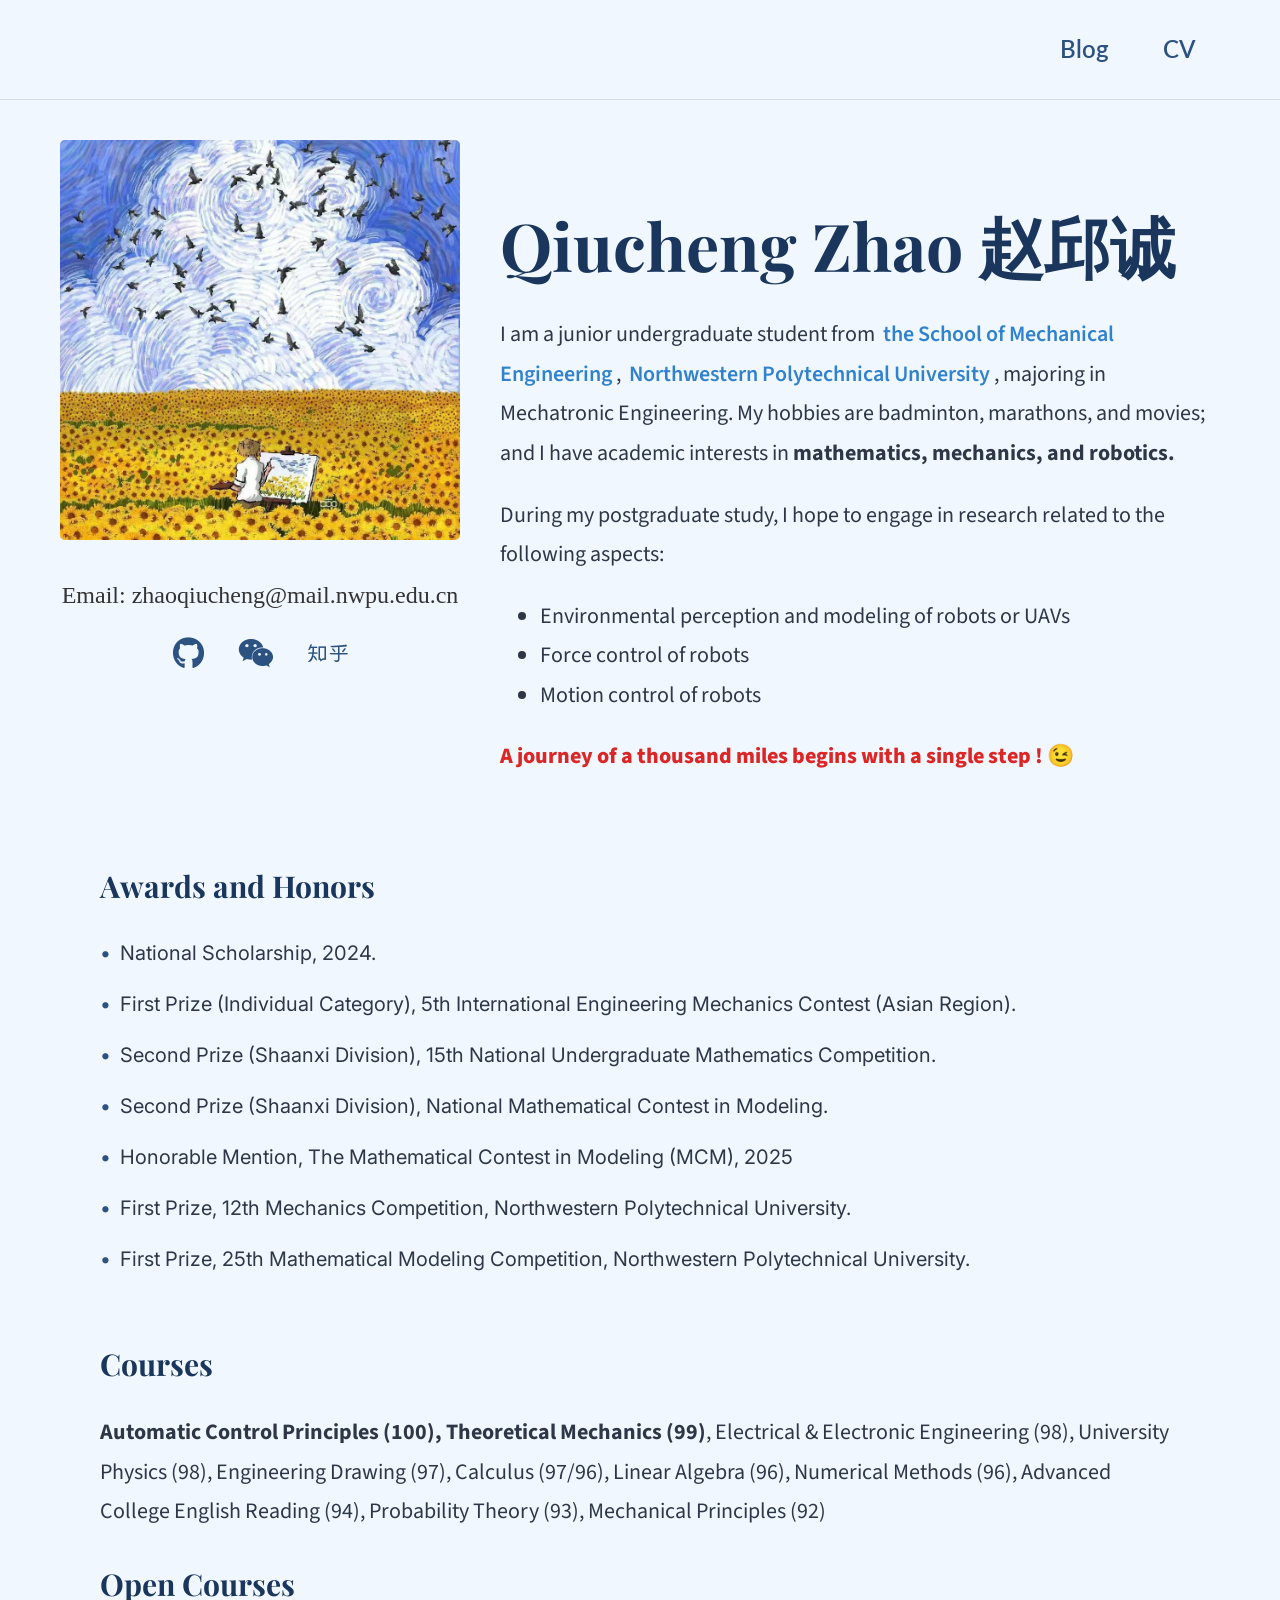
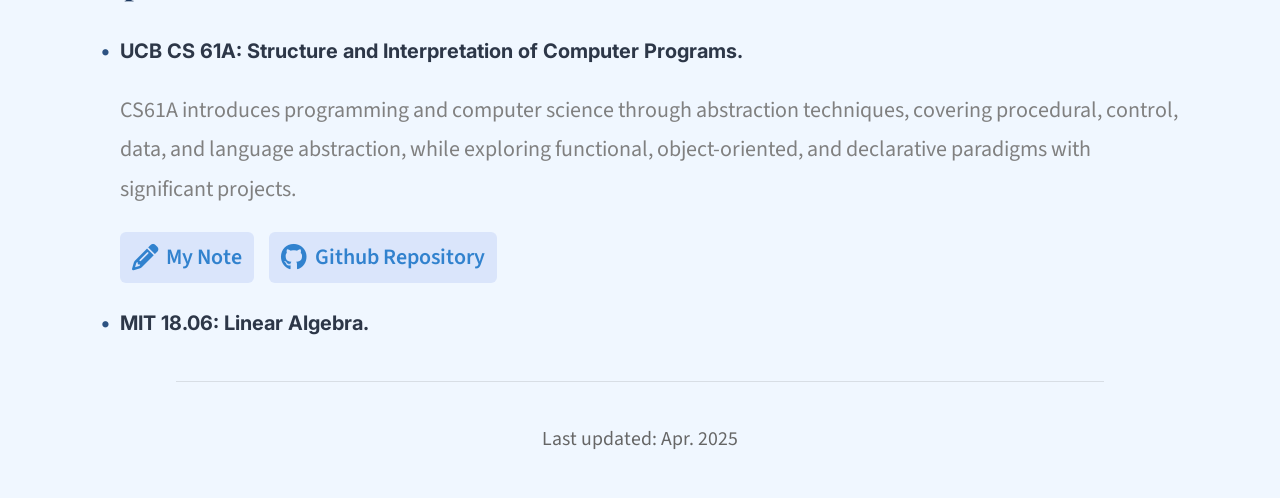
==== index.html @ 610f1348 "feat(analytics): Adjust Google Analytics configuration" ====
<!DOCTYPE html>
<html lang="en">
<head>
    <!-- Google tag (gtag.js) -->
    <script async src="https://www.googletagmanager.com/gtag/js?id=G-PPTP2SM6JN"></script>
    <script>
        window.dataLayer = window.dataLayer || [];
        function gtag(){dataLayer.push(arguments);}
        gtag('js', new Date());

        gtag('config', 'G-PPTP2SM6JN');
    </script>

    <meta charset="UTF-8">
    <meta name="viewport" content="width=device-width, initial-scale=1.0">
    <title>Qiucheng Zhao</title>
    <link rel="stylesheet" href="https://cdnjs.cloudflare.com/ajax/libs/font-awesome/6.5.1/css/all.min.css">
    <link href="https://fonts.googleapis.com/css2?family=Lato:wght@400;700&family=Playfair+Display:wght@700&family=Source+Sans+Pro:wght@400;600&family=Inter:wght@400;500;600;700&display=swap" rel="stylesheet">
    <style>
        :root {
            --primary-color: #2c5282;
            --link-color: #3182ce;
            --name-color: #1a365d;
            --hover-color: #4299e1;
        }

        body {
            font-family: 'Source Sans Pro', sans-serif;
            line-height: 1.8;
            color: #2d3748;
            margin: 0;
            padding: 20px 60px;
            max-width: 1250px;
            margin: 0 auto;
            font-size: 22px;
            background-color: #f0f7ff;
        }

        header {
            display: flex;
            justify-content: space-between;
            align-items: center;
            padding: 20px 60px;
            background-color: transparent;
            margin: -20px -60px 20px -60px;
            border-bottom: 1px solid rgba(0, 0, 0, 0.1);
        }

        nav ul {
            list-style-type: none;
            margin: 0;
            padding: 0;
            text-align: center;
        }

        nav ul li {
            display: inline;
            margin: 0 15px;
        }

        nav ul li a {
            font-family: 'Lato', sans-serif;
            font-weight: 600;
            color: var(--primary-color);
            text-decoration: none;
            font-size: 24px;
            padding: 5px 10px;
        }

        nav ul li a:hover {
            background-color: transparent;
            color: var(--link-color);
            border-bottom: 2px solid var(--link-color);
        }

        .main-container {
            display: flex;
            gap: 40px;
            margin-top: 40px;
        }

        .left-section {
            flex-shrink: 0;
            width: 400px;
        }

        .profile-image {
            width: 100%;
        }

        .profile-image img {
            width: 100%;
            border-radius: 5px;
        }

        .content-section {
            flex: 1;
        }

        .name {
            font-family: 'Playfair Display', serif;
            font-size: 3em;
            font-weight: 700;
            color: var(--name-color);
            margin-bottom: 30px;
            line-height: 1.2;
        }

        a {
            color: var(--link-color);
            text-decoration: none;
            transition: all 0.2s ease;
            font-weight: 600;
            padding: 2px 4px;
            border-radius: 3px;
        }

        a:hover {
            color: var(--hover-color);
            background-color: rgba(49, 130, 206, 0.1);
        }

        .contact-icons {
            text-align: center;
            margin-top: 10px;
        }

        .contact-icons a {
            color: var(--primary-color);
            font-size: 32px;
            margin: 0 15px;
            text-decoration: none;
            padding: 0;
            background-color: transparent !important;
        }

        .contact-icons a:hover {
            color: var(--hover-color);
        }

        .email {
            text-align: center;
            margin-top: 20px;
            color: #333;
            margin-bottom: 10px;
            font-size: 24px;
            font-family: 'Times New Roman', Times, serif;
        }

        .awards-section {
            margin-top: 60px;
            padding: 0 40px;
        }

        .awards-section h2 {
            color: #1a365d;
            font-family: 'Playfair Display', serif;
            font-size: 30px;
            margin-bottom: 20px;
        }

        .awards-list {
            list-style-type: none;
            padding: 0;
        }

        .awards-list li {
            font-family: 'Inter', sans-serif;
            font-size: 20px;
            margin-bottom: 15px;
            padding-left: 20px;
            position: relative;
        }

        .awards-list li::before {
            content: "•";
            color: var(--primary-color);
            position: absolute;
            left: 0;
        }

        .teaching-section {
            margin-top: 60px;
            padding: 0 40px;
        }

        .teaching-section h2 {
            color: #1a365d;
            font-family: 'Playfair Display', serif;
            font-size: 30px;
            margin-bottom: 20px;
        }

        .teaching-list {
            list-style-type: none;
            padding: 0;
        }

        .teaching-list li {
            font-family: 'Inter', sans-serif;
            font-size: 20px;
            margin-bottom: 15px;
            padding-left: 20px;
            position: relative;
        }

        .teaching-list li::before {
            content: "•";
            color: var(--primary-color);
            position: absolute;
            left: 0;
        }
        /* 链接容器样式 */
        .link-container {
            display: flex;
            gap: 10px;
            margin-top: 10px;
        }

        .paper-links {
            display: flex;
            gap: 15px;
        }

        .paper-links a {
            display: inline-flex;
            align-items: center;
            gap: 8px;
            padding: 6px 12px;
            background-color: rgba(27, 74, 215, 0.1);
            border-radius: 6px;
            transition: all 0.2s ease;
        }

        .paper-links a:hover {
            background-color: rgba(49, 130, 206, 0.2);
        }

        .paper-links i {
            font-size: 1.2em;
        }

        /* 媒体查询，当屏幕宽度小于等于768px时应用以下样式 */
        @media (max-width: 768px) {
            body {
                padding: 20px; /* 减少页面的左右内边距 */
                font-size: 18px; /* 减小字体大小 */
            }

            header {
                flex-direction: column; /* 垂直排列导航栏元素 */
                padding: 20px;
                margin: -20px -20px 20px -20px;
            }

            nav ul li {
                display: block; /* 让导航链接垂直排列 */
                margin: 10px 0;
            }

            .main-container {
                flex-direction: column; /* 垂直排列主要内容 */
            }

            .left-section {
                width: 100%; /* 让左侧部分占满宽度 */
            }

            .name {
                font-size: 2.5em; /* 减小名字的字体大小 */
            }

            .awards-section,
            .teaching-section {
                padding: 0 20px; /* 减少奖项和教学部分的左右内边距 */
            }
        }
    </style>
</head>
<body>
    <header>
        <h1></h1>
        <nav>
            <ul>
                <li><a href="https://q1ucheng.github.io/blogs/">Blog</a></li>
                <li><a href="./files/resume.pdf">CV</a></li>
            </ul>
        </nav>
    </header>

    <div class="main-container">
        <div class="left-section">
            <div class="profile-image">
                <img src="./imgs/testphoto.jpg" alt="Profile Photo">
            </div>
            <p class="email">Email: zhaoqiucheng@mail.nwpu.edu.cn</p>
            <div class="contact-icons">
                <a href="https://github.com/Q1ucheng" target="_blank"><i class="fab fa-github"></i></a>
                <a href="./imgs/wechat.png" target="_blank"><i class="fab fa-weixin"></i></a>
                <a href="https://www.zhihu.com/people/qcqc-40-5" target="_blank"><i class="fab fa-zhihu"></i></a>
            </div>
        </div>
        
        <div class="content-section">
            <section>
                <p class="name">Qiucheng Zhao 赵邱诚</p>
                <p>I am a junior undergraduate student from <a href="https://jidian.nwpu.edu.cn/index.htm">the School of Mechanical Engineering</a>, <a href="https://www.nwpu.edu.cn/">Northwestern Polytechnical University</a>, majoring in Mechatronic Engineering. My hobbies are badminton, marathons, and movies; and I have academic interests in <strong> mathematics, mechanics, and robotics.</strong></p>
                <p>During my postgraduate study, I hope to engage in research related to the following aspects:
                    <ul>
                        <li>Environmental perception and modeling of robots or UAVs</li>
                        <li>Force control of robots</li>
                        <li>Motion control of robots</li>
                    </ul>
                </p>
                <p style="color: #dc2626; font-weight: 800;">A journey of a thousand miles begins with a single step ! 😉</p>
            </section>
        </div>
    </div>

    <!-- 添加Awards部分 -->
    <div class="awards-section">
        <h2>Awards and Honors</h2>
        <ul class="awards-list">
            <li>National Scholarship, 2024.</li>
            <li>First Prize (Individual Category), 5th International Engineering Mechanics Contest (Asian Region).</li>
            <li>Second Prize (Shaanxi Division), 15th National Undergraduate Mathematics Competition.</li>
            <li>Second Prize (Shaanxi Division), National Mathematical Contest in Modeling.</li>
            <li>Honorable Mention, The Mathematical Contest in Modeling (MCM), 2025</li>
            <li>First Prize, 12th Mechanics Competition, Northwestern Polytechnical University.</li>
            <li>First Prize, 25th Mathematical Modeling Competition, Northwestern Polytechnical University.</li>
        </ul>
    </div>

    <!-- 添加Teaching Experience部分 -->
    <div class="teaching-section">
        <h2>Courses</h2>
        <ul class="teaching-list">
            <p><strong>Automatic Control Principles (100), Theoretical Mechanics (99)</strong>, Electrical & Electronic Engineering (98), University Physics (98), Engineering Drawing (97), Calculus (97/96), Linear Algebra (96), Numerical Methods (96), Advanced College English Reading (94), Probability Theory (93), Mechanical Principles (92)</p>
        </ul>
        <h2>Open Courses</h2>
        <ul class="teaching-list">
            <li><strong>UCB CS 61A: Structure and Interpretation of Computer Programs.</strong></li>
                <p style="padding-left: 20px; color: #808080;">CS61A introduces programming and computer science through abstraction techniques, covering procedural, control, data, and language abstraction, while exploring functional, object-oriented, and declarative paradigms with significant projects.</p>
                <div class="paper-links" style="padding-left: 20px;">
                    <a href="https://q1ucheng.github.io/blogs/Note/CS61A/1.CS61A_Structure_and_Interpretation_of_Computer_Programs/" target="_blank"><i class="fa-solid fa-pencil"></i> My Note</a>
                    <a href="https://github.com/Q1ucheng/CS61A-Fall-20" target="_blank"><i class="fa-brands fa-github"></i> Github Repository</a>
                </div>
            </li>
            <p></p>
            <li><strong>MIT 18.06: Linear Algebra.</strong></li>
        </ul>    
    </div>

    <hr style="margin: 40px auto; border: 0; border-top: 1px solid rgba(0, 0, 0, 0.1); width: 80%;">

    <div style="text-align: center; color: #666; font-size: 0.9em; margin-top: 20px; margin-bottom: 20px;">
        Last updated: Apr. 2025
    </div>
</body>
</html>
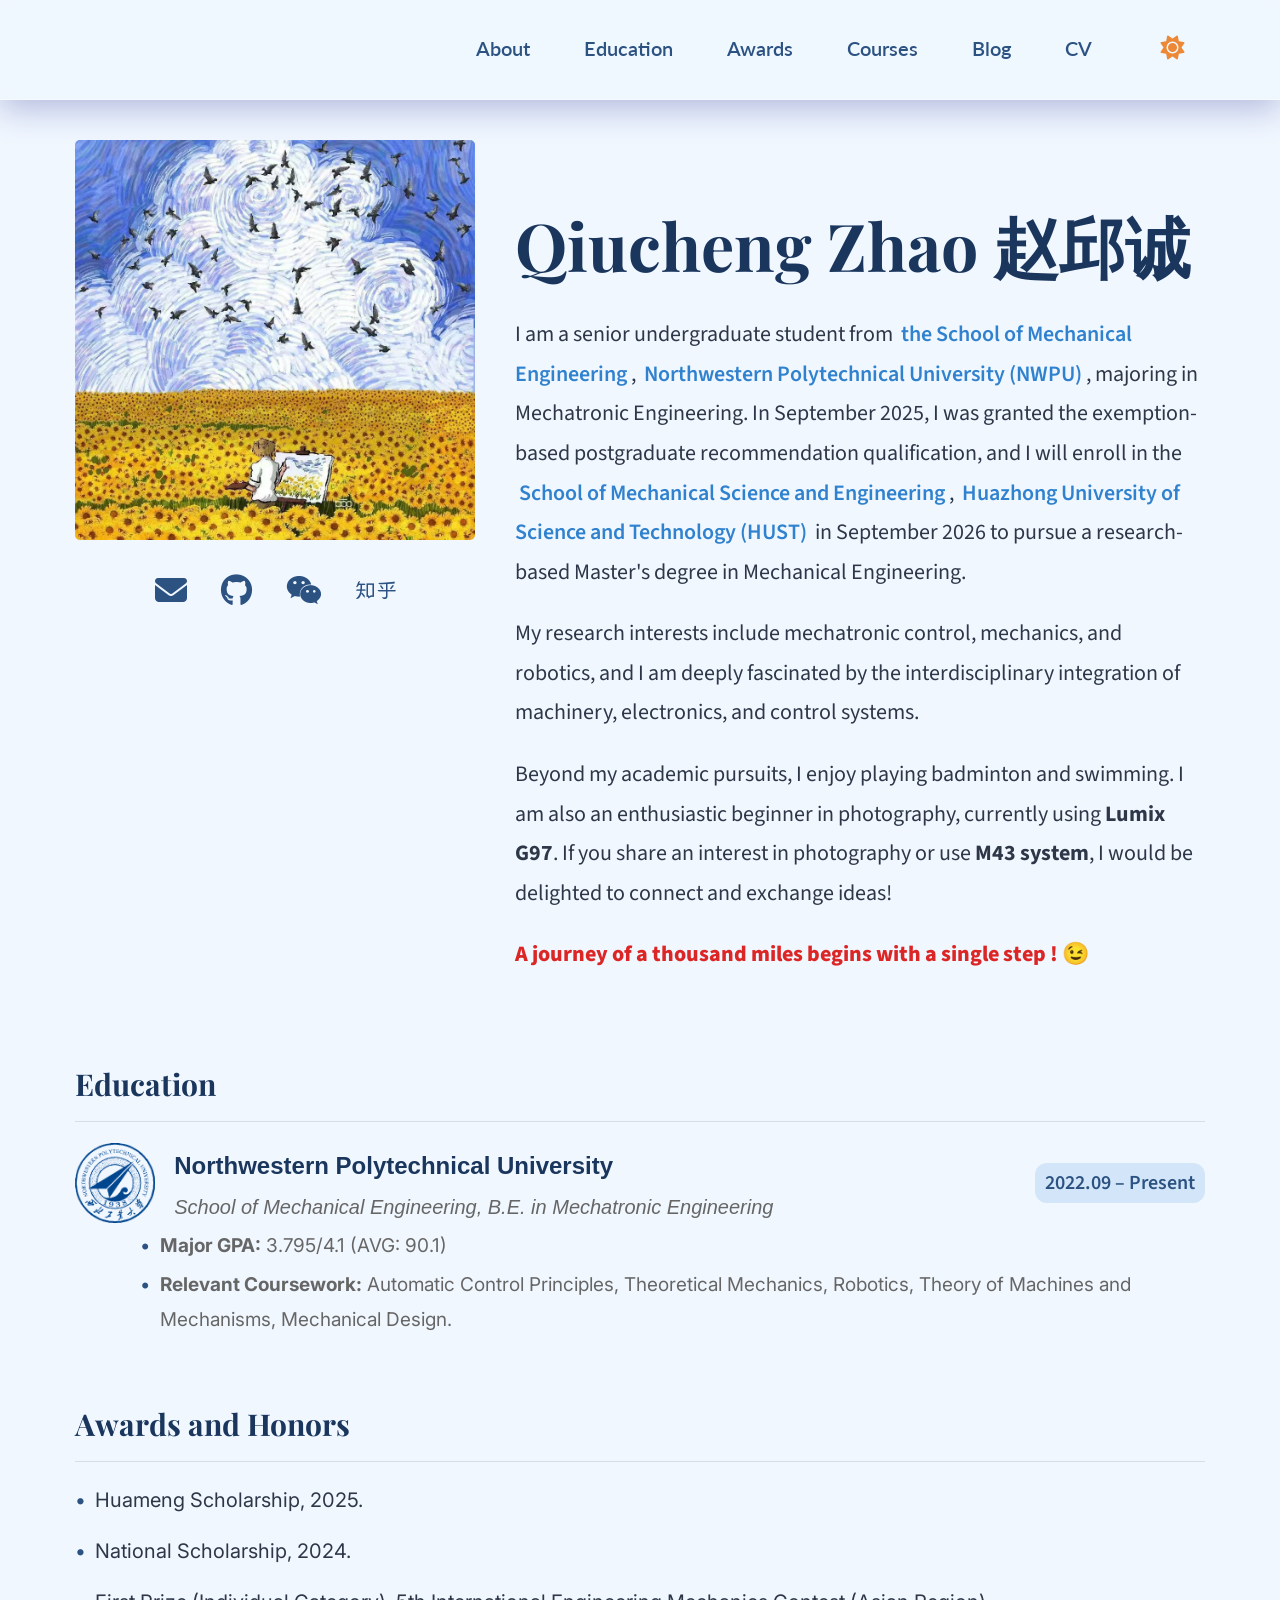
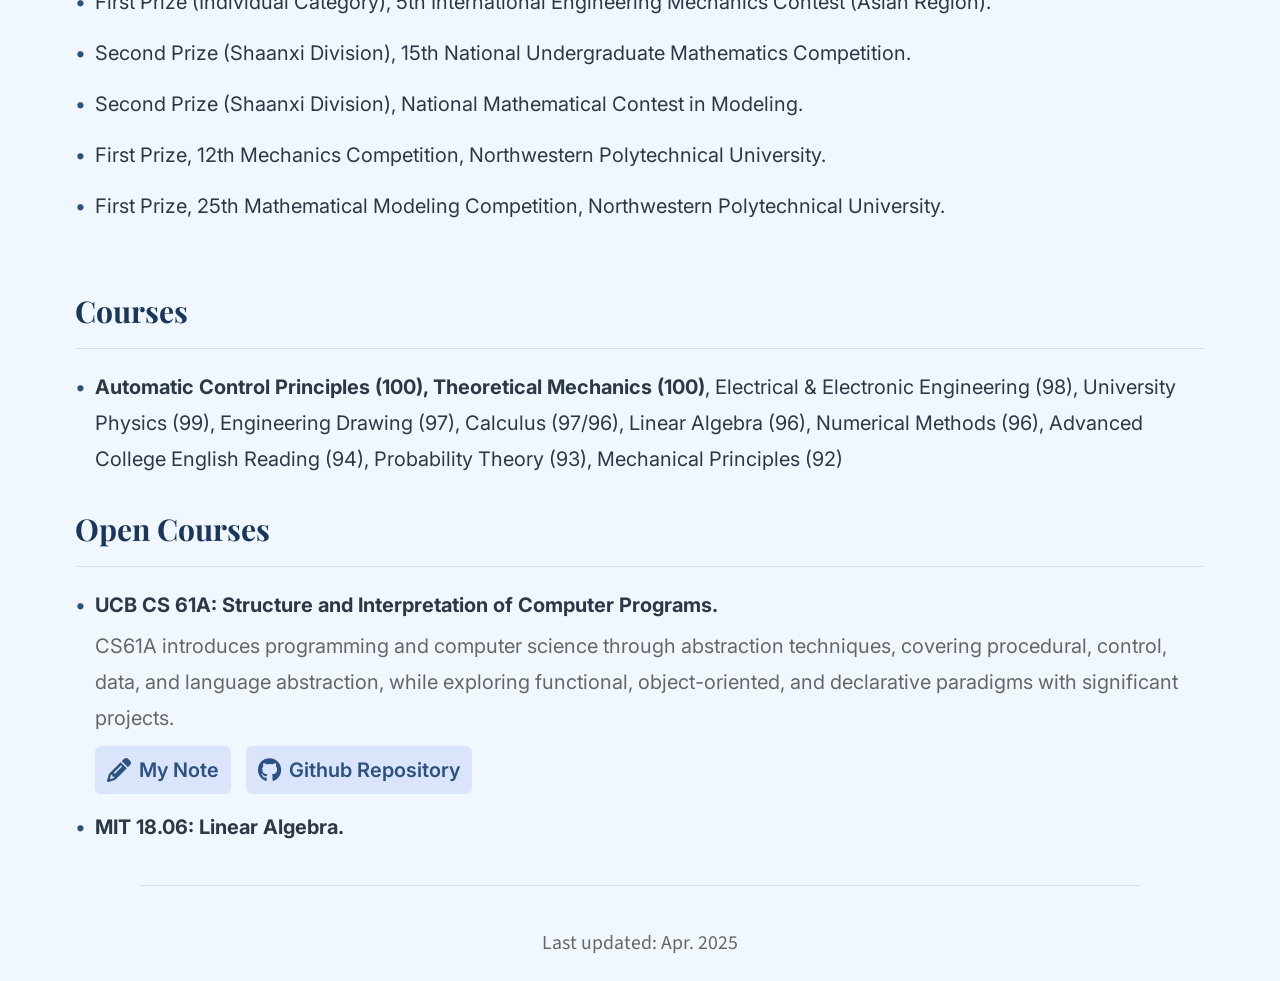
==== commit 578fd735: "update: Academic homepage - postgraduate plans update & UI optimization" ====
--- a/index.html
+++ b/index.html
@@ -1,115 +1,94 @@
 <!DOCTYPE html>
 <html lang="en">
 <head>
-    <!-- Google tag (gtag.js) -->
-    <script async src="https://www.googletagmanager.com/gtag/js?id=G-PPTP2SM6JN"></script>
-    <script>
-        window.dataLayer = window.dataLayer || [];
-        function gtag(){dataLayer.push(arguments);}
-        gtag('js', new Date());
-
-        gtag('config', 'G-PPTP2SM6JN');
-    </script>
-
     <meta charset="UTF-8">
     <meta name="viewport" content="width=device-width, initial-scale=1.0">
     <title>Qiucheng Zhao</title>
+    
+    <!-- 引入字体和图标库 -->
     <link rel="stylesheet" href="https://cdnjs.cloudflare.com/ajax/libs/font-awesome/6.5.1/css/all.min.css">
     <link href="https://fonts.googleapis.com/css2?family=Lato:wght@400;700&family=Playfair+Display:wght@700&family=Source+Sans+Pro:wght@400;600&family=Inter:wght@400;500;600;700&display=swap" rel="stylesheet">
+    
     <style>
+        /* =========================================
+           1. 全局变量与主题定义 (CSS Variables)
+           ========================================= */
         :root {
+            /* --- 基础布局与动画 --- */
+            scroll-behavior: smooth;
+            --transition-speed: 0.3s;
+
+            /* --- Light Theme (默认浅色模式) --- */
+            --bg-color: #f0f7ff;
+            --header-bg: rgba(240, 247, 255, 0.1);
+            --text-color: #2d3748;
+            --text-muted: #666666;
             --primary-color: #2c5282;
             --link-color: #3182ce;
             --name-color: #1a365d;
             --hover-color: #4299e1;
-        }
-
+            --border-color: rgba(0, 0, 0, 0.1);
+            --card-bg: rgba(27, 74, 215, 0.1);
+            --shadow-color: rgba(0,0,0,0.1);
+            --date-bg: rgba(49, 130, 206, 0.15);
+            --date-text: #2c5282;
+
+            /* --- 液态玻璃拟态 (Glassmorphism) 浅色配置 --- */
+            --glass-bg: rgba(255, 255, 255, 0.01);
+            --glass-border: rgba(255, 255, 255, 0.5);
+            --glass-shadow: 0 8px 32px 0 rgba(31, 38, 135, 0.3);
+        }
+
+        /* --- Dark Theme (Catppuccin Mocha 深色模式) --- */
+        [data-theme="dark"] {
+            --bg-color: #1e1e2e;
+            --header-bg: rgba(30, 30, 46, 0.1);
+            --text-color: #cdd6f4;
+            --text-muted: #a6adc8;
+            --primary-color: #89b4fa;
+            --link-color: #89dceb;
+            --name-color: #cba6f7;
+            --hover-color: #f5c2e7;
+            --border-color: rgba(255, 255, 255, 0.1);
+            --card-bg: rgba(137, 180, 250, 0.15);
+            --shadow-color: rgba(0,0,0,0.5);
+            --date-bg: rgba(203, 166, 247, 0.15);
+            --date-text: #cba6f7;
+
+            /* --- 液态玻璃拟态 深色配置 --- */
+            --glass-bg: rgba(30, 30, 46, 0.1);
+            --glass-border: rgba(255, 255, 255, 0.18);
+            --glass-shadow: 0 8px 32px 0 rgba(0, 0, 0, 1);
+        }
+
+        /* =========================================
+           2. 全局重置与基础样式 (Global Reset)
+           ========================================= */
         body {
             font-family: 'Source Sans Pro', sans-serif;
             line-height: 1.8;
-            color: #2d3748;
             margin: 0;
-            padding: 20px 60px;
-            max-width: 1250px;
-            margin: 0 auto;
+            /* 修改点：去除 max-width 和 padding，改为 100% 宽度 */
+            padding: 0; 
+            max-width: 100%;
+            overflow-x: hidden; /* 防止意外的水平滚动 */
             font-size: 22px;
-            background-color: #f0f7ff;
-        }
-
-        header {
-            display: flex;
-            justify-content: space-between;
-            align-items: center;
-            padding: 20px 60px;
-            background-color: transparent;
-            margin: -20px -60px 20px -60px;
-            border-bottom: 1px solid rgba(0, 0, 0, 0.1);
-        }
-
-        nav ul {
-            list-style-type: none;
-            margin: 0;
-            padding: 0;
-            text-align: center;
-        }
-
-        nav ul li {
-            display: inline;
-            margin: 0 15px;
-        }
-
-        nav ul li a {
-            font-family: 'Lato', sans-serif;
-            font-weight: 600;
-            color: var(--primary-color);
-            text-decoration: none;
-            font-size: 24px;
-            padding: 5px 10px;
-        }
-
-        nav ul li a:hover {
-            background-color: transparent;
-            color: var(--link-color);
-            border-bottom: 2px solid var(--link-color);
-        }
-
-        .main-container {
-            display: flex;
-            gap: 40px;
-            margin-top: 40px;
-        }
-
-        .left-section {
-            flex-shrink: 0;
-            width: 400px;
-        }
-
-        .profile-image {
-            width: 100%;
-        }
-
-        .profile-image img {
-            width: 100%;
-            border-radius: 5px;
-        }
-
-        .content-section {
-            flex: 1;
-        }
-
-        .name {
-            font-family: 'Playfair Display', serif;
-            font-size: 3em;
-            font-weight: 700;
-            color: var(--name-color);
-            margin-bottom: 30px;
-            line-height: 1.2;
+            color: var(--text-color);
+            background-color: var(--bg-color);
+            transition: background-color var(--transition-speed) ease, color var(--transition-speed) ease;
+        }
+
+        /* 全局过渡效果 */
+        header, a, p, h1, h2, li, i, button {
+            transition: background-color var(--transition-speed) ease, 
+                        color var(--transition-speed) ease, 
+                        border-color var(--transition-speed) ease,
+                        box-shadow var(--transition-speed) ease;
         }
 
         a {
             color: var(--link-color);
             text-decoration: none;
-            transition: all 0.2s ease;
             font-weight: 600;
             padding: 2px 4px;
             border-radius: 3px;
@@ -120,51 +99,25 @@
             background-color: rgba(49, 130, 206, 0.1);
         }
 
-        .contact-icons {
-            text-align: center;
-            margin-top: 10px;
-        }
-
-        .contact-icons a {
-            color: var(--primary-color);
-            font-size: 32px;
-            margin: 0 15px;
-            text-decoration: none;
-            padding: 0;
-            background-color: transparent !important;
-        }
-
-        .contact-icons a:hover {
-            color: var(--hover-color);
-        }
-
-        .email {
-            text-align: center;
-            margin-top: 20px;
-            color: #333;
-            margin-bottom: 10px;
-            font-size: 24px;
-            font-family: 'Times New Roman', Times, serif;
-        }
-
-        .awards-section {
-            margin-top: 60px;
-            padding: 0 40px;
-        }
-
-        .awards-section h2 {
-            color: #1a365d;
+        /* 标题通用样式 */
+        h2 {
+            color: var(--name-color) !important;
             font-family: 'Playfair Display', serif;
             font-size: 30px;
             margin-bottom: 20px;
-        }
-
-        .awards-list {
+            border-bottom: 1px solid var(--border-color);
+            padding-bottom: 10px;
+        }
+
+        /* 列表通用样式 */
+        ul {
             list-style-type: none;
             padding: 0;
-        }
-
-        .awards-list li {
+            margin: 0;
+        }
+
+        /* 带圆点的列表项 (用于 Awards, Teaching, Education Details) */
+        .styled-list li {
             font-family: 'Inter', sans-serif;
             font-size: 20px;
             margin-bottom: 15px;
@@ -172,54 +125,247 @@
             position: relative;
         }
 
-        .awards-list li::before {
+        .styled-list li::before {
             content: "•";
             color: var(--primary-color);
             position: absolute;
             left: 0;
         }
 
-        .teaching-section {
+        /* =========================================
+           3. 顶部导航栏 (Header & Navigation)
+           ========================================= */
+        header {
+            display: flex;
+            justify-content: space-between;
+            align-items: center;
+
+            margin: 0 0 20px 0;
+            width: 100%;
+            box-sizing: border-box; /* 确保 padding 包含在宽度内 */
+            padding: 20px max(60px, calc(50% - 625px + 60px));
+            /* 玻璃拟态核心 */
+            position: sticky;
+            position: -webkit-sticky;
+            top: 0;
+            z-index: 1000;
+            background: var(--glass-bg);
+            backdrop-filter: saturate(120%) blur(3px);
+            -webkit-backdrop-filter: saturate(120%) blur(3px);
+            border-bottom: 1px solid var(--glass-border);
+            box-shadow: var(--glass-shadow);
+        }
+
+        nav ul {
+            text-align: center;
+        }
+
+        nav ul li {
+            display: inline;
+            margin: 0 15px;
+        }
+
+        nav ul li a {
+            font-family: 'Lato', sans-serif;
+            color: var(--primary-color);
+            font-size: 20px;
+            padding: 5px 10px;
+        }
+
+        nav ul li a:hover {
+            background-color: transparent;
+            color: var(--link-color);
+            border-bottom: 2px solid var(--link-color);
+        }
+
+        /* 主题切换按钮 */
+        .theme-toggle-btn {
+            background: none;
+            border: none;
+            cursor: pointer;
+            padding: 5px;
+            margin-left: 20px;
+            font-size: 24px;
+            color: var(--primary-color);
+            transition: transform 0.5s ease, color 0.3s ease;
+        }
+        
+        .theme-toggle-btn:hover {
+            transform: rotate(180deg) scale(1.1);
+            color: var(--hover-color);
+        }
+
+        /* =========================================
+           4. 个人简介区域 (Profile Section)
+           ========================================= */
+        .main-container {
+            display: flex;
+            gap: 40px;
+            margin-top: 40px;
+        }
+
+        .left-section {
+            flex-shrink: 0;
+            width: 400px;
+        }
+
+        .profile-image img {
+            width: 100%;
+            border-radius: 5px;
+        }
+
+        .contact-icons {
+            text-align: center;
+            margin-top: 10px;
+        }
+
+        .contact-icons a {
+            color: var(--primary-color);
+            font-size: 32px;
+            margin: 0 15px;
+            padding: 0;
+            background-color: transparent !important;
+        }
+
+        .contact-icons a:hover {
+            color: var(--hover-color);
+        }
+
+        .content-section {
+            flex: 1;
+        }
+
+        .name {
+            font-family: 'Playfair Display', serif;
+            font-size: 3em;
+            font-weight: 700;
+            color: var(--name-color) !important;
+            margin-bottom: 30px;
+            line-height: 1.2;
+        }
+
+        .quote-highlight {
+            color: #dc2626;
+            font-weight: 800;
+        }
+
+        /* =========================================
+           5. 教育背景区域 (Education Section)
+           ========================================= */
+        .education-section {
             margin-top: 60px;
             padding: 0 40px;
         }
 
-        .teaching-section h2 {
-            color: #1a365d;
-            font-family: 'Playfair Display', serif;
-            font-size: 30px;
-            margin-bottom: 20px;
-        }
-
-        .teaching-list {
-            list-style-type: none;
-            padding: 0;
-        }
-
-        .teaching-list li {
+        .education-entry {
+            margin-bottom: 35px;
+        }
+
+        .edu-header {
+            display: flex;
+            justify-content: space-between;
+            align-items: center;
+            flex-wrap: wrap;
+            margin-bottom: 5px;
+        }
+
+        .edu-school-info {
+            display: flex;
+            align-items: center;
+            gap: 15px;
+        }
+
+        .edu-logo {
+            height: 80px;
+            width: auto;
+            border-radius: 4px;
+        }
+
+        .edu-school-name {
+            font-family: 'Lato', sans-serif;
+            font-size: 24px;
+            font-weight: 700;
+            color: var(--name-color);
+        }
+
+        /* 防止 hover 学校名称时，下方的学位文字受到影响 */
+        a.edu-school-name:hover .edu-degree.pc-ver {
+            text-decoration: none; 
+            border-bottom: none;
+            background: transparent;
+        }
+
+        .edu-date {
+            font-family: 'Source Sans Pro', sans-serif;
+            font-weight: 600;
+            color: var(--date-text) !important;
+            font-size: 20px;
+            background-color: var(--date-bg);
+            padding: 2px 10px;
+            border-radius: 12px;
+        }
+
+        .edu-degree {
             font-family: 'Inter', sans-serif;
             font-size: 20px;
-            margin-bottom: 15px;
+            color: var(--text-muted) !important;
+            font-style: italic;
+        }
+
+        /* 响应式控制学位的显示位置 */
+        .edu-degree.pc-ver {
+            display: block;
+            margin-top: 5px;
+            font-weight: 400;
+            line-height: 1.5;
+        }
+
+        .edu-degree.mobile-ver {
+            display: none; /* 默认隐藏 */
+        }
+
+        .edu-details {
+            list-style-type: none;
+            padding-left: 65px; /* 对齐 Logo 右侧 */
+            margin: 0;
+        }
+
+        .edu-details li {
+            font-family: 'Inter', sans-serif;
+            font-size: 19px;
+            margin-bottom: 5px;
+            position: relative;
             padding-left: 20px;
-            position: relative;
-        }
-
-        .teaching-list li::before {
+            color: var(--text-muted) !important;
+        }
+
+        .edu-details li::before {
             content: "•";
             color: var(--primary-color);
             position: absolute;
             left: 0;
         }
-        /* 链接容器样式 */
-        .link-container {
-            display: flex;
-            gap: 10px;
-            margin-top: 10px;
-        }
-
+
+        /* =========================================
+           6. 奖项与课程 (Awards & Courses)
+           ========================================= */
+        .section-container {
+            margin-top: 60px;
+            padding: 0 40px;
+        }
+
+        /* 课程描述文本样式 */
+        .course-desc {
+            padding-left: 0; /* 内部无需缩进，由父级 li padding 控制 */
+            color: var(--text-muted); /* 对应原 color: #808080 */
+            margin: 5px 0 10px 0;
+        }
+
+        /* 论文/项目链接按钮组 */
         .paper-links {
             display: flex;
             gap: 15px;
+            margin-top: 5px;
         }
 
         .paper-links a {
@@ -227,8 +373,9 @@
             align-items: center;
             gap: 8px;
             padding: 6px 12px;
-            background-color: rgba(27, 74, 215, 0.1);
+            background-color: var(--card-bg);
             border-radius: 6px;
+            color: var(--primary-color);
             transition: all 0.2s ease;
         }
 
@@ -240,121 +387,298 @@
             font-size: 1.2em;
         }
 
-        /* 媒体查询，当屏幕宽度小于等于768px时应用以下样式 */
+        /* =========================================
+           7. 底部与其他通用 (Footer & Utilities)
+           ========================================= */
+        .section-divider {
+            margin: 40px auto;
+            border: 0;
+            border-top: 1px solid var(--border-color);
+            width: 80%;
+        }
+
+        .page-footer {
+            text-align: center;
+            color: var(--text-muted) !important;
+            font-size: 0.9em;
+            margin: 20px 0;
+        }
+
+        /* --- 新增：给主要内容板块添加宽度限制与居中 --- */
+        .main-container, 
+        .education-section, 
+        .section-container {
+            max-width: 1250px;
+            margin-left: auto;
+            margin-right: auto;
+            padding-left: 60px;  /* 恢复原本的内边距 */
+            padding-right: 60px;
+            box-sizing: border-box;
+        }
+
+        /* 修正分割线宽度 */
+        .section-divider {
+            width: 80%;
+            max-width: 1000px; /* 限制最大宽度 */
+        }
+
+        /* =========================================
+           8. 媒体查询 (Responsive Design)
+           ========================================= */
         @media (max-width: 768px) {
             body {
-                padding: 20px; /* 减少页面的左右内边距 */
-                font-size: 18px; /* 减小字体大小 */
-            }
-
+                padding: 0;
+                font-size: 18px;
+            }
+
+            /* 导航栏适配 */
             header {
-                flex-direction: column; /* 垂直排列导航栏元素 */
-                padding: 20px;
-                margin: -20px -20px 20px -20px;
-            }
+                flex-direction: row;
+                margin: 0 0 20px 0;
+                /* 手机端左右边距改为 20px */
+                padding: 20px 20px; 
+            }
+            
+            header h1 { display: none; } /* 确保布局 */
 
             nav ul li {
-                display: block; /* 让导航链接垂直排列 */
-                margin: 10px 0;
-            }
-
+                display: inline-block;
+                margin: 4px 5px;
+            }
+
+            /* 主要内容垂直排列 */
             .main-container {
-                flex-direction: column; /* 垂直排列主要内容 */
+                flex-direction: column;
+                margin-top: 20px;
             }
 
             .left-section {
-                width: 100%; /* 让左侧部分占满宽度 */
+                width: 100%;
             }
 
             .name {
-                font-size: 2.5em; /* 减小名字的字体大小 */
-            }
-
-            .awards-section,
-            .teaching-section {
-                padding: 0 20px; /* 减少奖项和教学部分的左右内边距 */
+                font-size: 2.5em;
+                text-align: center;
+            }
+
+            .content-section {
+                text-align: left;
+            }
+
+            /* 教育板块适配 */
+            .education-section, .section-container {
+                padding: 0 10px;
+            }
+
+            .edu-header {
+                flex-direction: column;
+                align-items: flex-start;
+                gap: 5px;
+            }
+
+            .edu-logo {
+                height: 60px; /* 手机端缩小 logo */
+            }
+
+            .edu-date {
+                font-size: 18px;
+                background: none;
+                padding-left: 0;
+                margin-top: 5px;
+            }
+
+            /* 切换学位显示位置 */
+            .edu-degree.pc-ver { display: none; }
+            .edu-degree.mobile-ver {
+                display: block;
+                padding-left: 0;
+                margin-top: 5px;
+                font-size: 18px;
+                color: var(--text-muted);
+            }
+
+            .edu-details {
+                padding-left: 0;
+            }
+
+            /* 手机端内容内边距适配 */
+            .main-container, 
+            .education-section, 
+            .section-container {
+                padding-left: 20px;
+                padding-right: 20px;
             }
         }
     </style>
 </head>
+
 <body>
+    <!-- 导航栏 -->
     <header>
-        <h1></h1>
+        <h1></h1> <!-- 占位符，保持 flex 布局平衡 -->
         <nav>
             <ul>
+                <li><a href="#About">About</a></li>
+                <li><a href="#education">Education</a></li>
+                <li><a href="#awards">Awards</a></li>
+                <li><a href="#Courses">Courses</a></li>
                 <li><a href="https://q1ucheng.github.io/blogs/">Blog</a></li>
                 <li><a href="./files/resume.pdf">CV</a></li>
+                <li>
+                    <button class="theme-toggle-btn" id="theme-toggle" aria-label="Toggle Dark Mode">
+                        <i class="fas fa-sun"></i>
+                    </button>
+                </li>
             </ul>
         </nav>
     </header>
 
+    <!-- 主体内容：个人信息与简介 -->
     <div class="main-container">
+        <!-- 左侧：头像与联系方式 -->
         <div class="left-section">
             <div class="profile-image">
                 <img src="./imgs/testphoto.jpg" alt="Profile Photo">
             </div>
-            <p class="email">Email: zhaoqiucheng@mail.nwpu.edu.cn</p>
             <div class="contact-icons">
+                <a href="zhaoqiucheng@mail.nwpu.edu.cn" target="_blank"><i class="fas fa-envelope"></i></a>
                 <a href="https://github.com/Q1ucheng" target="_blank"><i class="fab fa-github"></i></a>
                 <a href="./imgs/wechat.png" target="_blank"><i class="fab fa-weixin"></i></a>
                 <a href="https://www.zhihu.com/people/qcqc-40-5" target="_blank"><i class="fab fa-zhihu"></i></a>
             </div>
         </div>
         
-        <div class="content-section">
+        <!-- 右侧：自我介绍 -->
+        <div class="content-section" id="About">
             <section>
                 <p class="name">Qiucheng Zhao 赵邱诚</p>
-                <p>I am a junior undergraduate student from <a href="https://jidian.nwpu.edu.cn/index.htm">the School of Mechanical Engineering</a>, <a href="https://www.nwpu.edu.cn/">Northwestern Polytechnical University</a>, majoring in Mechatronic Engineering. My hobbies are badminton, marathons, and movies; and I have academic interests in <strong> mathematics, mechanics, and robotics.</strong></p>
-                <p>During my postgraduate study, I hope to engage in research related to the following aspects:
-                    <ul>
-                        <li>Environmental perception and modeling of robots or UAVs</li>
-                        <li>Force control of robots</li>
-                        <li>Motion control of robots</li>
-                    </ul>
-                </p>
-                <p style="color: #dc2626; font-weight: 800;">A journey of a thousand miles begins with a single step ! 😉</p>
+                <p>I am a senior undergraduate student from <a href="https://jidian.nwpu.edu.cn/index.htm">the School of Mechanical Engineering</a>, <a href="https://www.nwpu.edu.cn/">Northwestern Polytechnical University (NWPU)</a>, majoring in Mechatronic Engineering. In September 2025, I was granted the exemption-based postgraduate recommendation qualification, and I will enroll in the <a href="http://mse.hust.edu.cn/">School of Mechanical Science and Engineering</a>, <a href="https://www.hust.edu.cn/">Huazhong University of Science and Technology (HUST)</a> in September 2026 to pursue a research-based Master's degree in Mechanical Engineering.</p>
+                <p>My research interests include mechatronic control, mechanics, and robotics, and I am deeply fascinated by the interdisciplinary integration of machinery, electronics, and control systems.</p>
+                <p>Beyond my academic pursuits, I enjoy playing badminton and swimming. I am also an enthusiastic beginner in photography, currently using <strong>Lumix G97</strong>. If you share an interest in photography or use <strong>M43 system</strong>, I would be delighted to connect and exchange ideas!</p>
+                <p class="quote-highlight">A journey of a thousand miles begins with a single step ! 😉</p>
             </section>
         </div>
     </div>
 
-    <!-- 添加Awards部分 -->
-    <div class="awards-section">
+    <!-- Education Section -->
+    <div class="education-section" id="education">
+        <h2>Education</h2>
+        
+        <div class="education-entry">
+            <div class="edu-header">
+                <div class="edu-school-info">
+                    <img src="./imgs/nwpu_logo.png" alt="NWPU Logo" class="edu-logo">
+                    <a href="https://www.nwpu.edu.cn/" target="_blank" class="edu-school-name">
+                        Northwestern Polytechnical University
+                        <!-- PC端显示的学位信息 -->
+                        <div class="edu-degree pc-ver">
+                            School of Mechanical Engineering, B.E. in Mechatronic Engineering
+                        </div>
+                    </a>
+                </div>
+                <div class="edu-date">2022.09 – Present</div>
+            </div>
+            
+            <!-- 移动端显示的学位信息 -->
+            <div class="edu-degree mobile-ver">
+                School of Mechanical Engineering, B.E. in Mechatronic Engineering
+            </div>
+
+            <ul class="edu-details">
+                <li><strong>Major GPA:</strong> 3.795/4.1 (AVG: 90.1)</li>
+                <li><strong>Relevant Coursework:</strong> Automatic Control Principles, Theoretical Mechanics, Robotics, Theory of Machines and Mechanisms, Mechanical Design.</li>
+            </ul>
+        </div>
+    </div>
+
+    <!-- Awards Section -->
+    <div class="section-container" id="awards">
         <h2>Awards and Honors</h2>
-        <ul class="awards-list">
+        <ul class="styled-list">
+            <li>Huameng Scholarship, 2025.</li>
             <li>National Scholarship, 2024.</li>
             <li>First Prize (Individual Category), 5th International Engineering Mechanics Contest (Asian Region).</li>
             <li>Second Prize (Shaanxi Division), 15th National Undergraduate Mathematics Competition.</li>
             <li>Second Prize (Shaanxi Division), National Mathematical Contest in Modeling.</li>
-            <li>Honorable Mention, The Mathematical Contest in Modeling (MCM), 2025</li>
             <li>First Prize, 12th Mechanics Competition, Northwestern Polytechnical University.</li>
             <li>First Prize, 25th Mathematical Modeling Competition, Northwestern Polytechnical University.</li>
         </ul>
     </div>
 
-    <!-- 添加Teaching Experience部分 -->
-    <div class="teaching-section">
+    <!-- Courses Section -->
+    <div class="section-container" id="Courses">
         <h2>Courses</h2>
-        <ul class="teaching-list">
-            <p><strong>Automatic Control Principles (100), Theoretical Mechanics (99)</strong>, Electrical & Electronic Engineering (98), University Physics (98), Engineering Drawing (97), Calculus (97/96), Linear Algebra (96), Numerical Methods (96), Advanced College English Reading (94), Probability Theory (93), Mechanical Principles (92)</p>
+        <!-- 普通课程列表 -->
+        <ul class="styled-list">
+            <li>
+                <strong>Automatic Control Principles (100), Theoretical Mechanics (100)</strong>, Electrical & Electronic Engineering (98), University Physics (99), Engineering Drawing (97), Calculus (97/96), Linear Algebra (96), Numerical Methods (96), Advanced College English Reading (94), Probability Theory (93), Mechanical Principles (92)
+            </li>
         </ul>
+
         <h2>Open Courses</h2>
-        <ul class="teaching-list">
-            <li><strong>UCB CS 61A: Structure and Interpretation of Computer Programs.</strong></li>
-                <p style="padding-left: 20px; color: #808080;">CS61A introduces programming and computer science through abstraction techniques, covering procedural, control, data, and language abstraction, while exploring functional, object-oriented, and declarative paradigms with significant projects.</p>
-                <div class="paper-links" style="padding-left: 20px;">
+        <!-- 公开课列表 -->
+        <ul class="styled-list">
+            <li>
+                <strong>UCB CS 61A: Structure and Interpretation of Computer Programs.</strong>
+                <div class="course-desc">
+                    CS61A introduces programming and computer science through abstraction techniques, covering procedural, control, data, and language abstraction, while exploring functional, object-oriented, and declarative paradigms with significant projects.
+                </div>
+                <div class="paper-links">
                     <a href="https://q1ucheng.github.io/blogs/Note/CS61A/1.CS61A_Structure_and_Interpretation_of_Computer_Programs/" target="_blank"><i class="fa-solid fa-pencil"></i> My Note</a>
                     <a href="https://github.com/Q1ucheng/CS61A-Fall-20" target="_blank"><i class="fa-brands fa-github"></i> Github Repository</a>
                 </div>
             </li>
-            <p></p>
-            <li><strong>MIT 18.06: Linear Algebra.</strong></li>
+            
+            <li>
+                <strong>MIT 18.06: Linear Algebra.</strong>
+            </li>
         </ul>    
     </div>
 
-    <hr style="margin: 40px auto; border: 0; border-top: 1px solid rgba(0, 0, 0, 0.1); width: 80%;">
-
-    <div style="text-align: center; color: #666; font-size: 0.9em; margin-top: 20px; margin-bottom: 20px;">
+    <!-- Footer -->
+    <hr class="section-divider">
+    <div class="page-footer">
         Last updated: Apr. 2025
     </div>
+
+    <!-- Scripts -->
+    <script>
+        const toggleBtn = document.getElementById('theme-toggle');
+        const icon = toggleBtn.querySelector('i');
+        const html = document.documentElement;
+
+        // 1. 初始化：检查本地存储的用户偏好
+        const savedTheme = localStorage.getItem('theme');
+        
+        if (savedTheme) {
+            html.setAttribute('data-theme', savedTheme);
+            updateIcon(savedTheme);
+        } else {
+            updateIcon('light'); // 默认浅色
+        }
+
+        // 2. 点击事件：切换主题并保存
+        toggleBtn.addEventListener('click', () => {
+            const currentTheme = html.getAttribute('data-theme');
+            const newTheme = currentTheme === 'dark' ? 'light' : 'dark';
+            
+            html.setAttribute('data-theme', newTheme);
+            localStorage.setItem('theme', newTheme);
+            updateIcon(newTheme);
+        });
+
+        // 3. 图标更新逻辑
+        function updateIcon(theme) {
+            if (theme === 'dark') {
+                icon.classList.remove('fa-sun');
+                icon.classList.add('fa-moon');
+                toggleBtn.style.color = '#cba6f7'; // Mauve color
+            } else {
+                icon.classList.remove('fa-moon');
+                icon.classList.add('fa-sun');
+                toggleBtn.style.color = '#ed8936'; // Orange color
+            }
+        }
+    </script>
 </body>
-</html>
+</html>
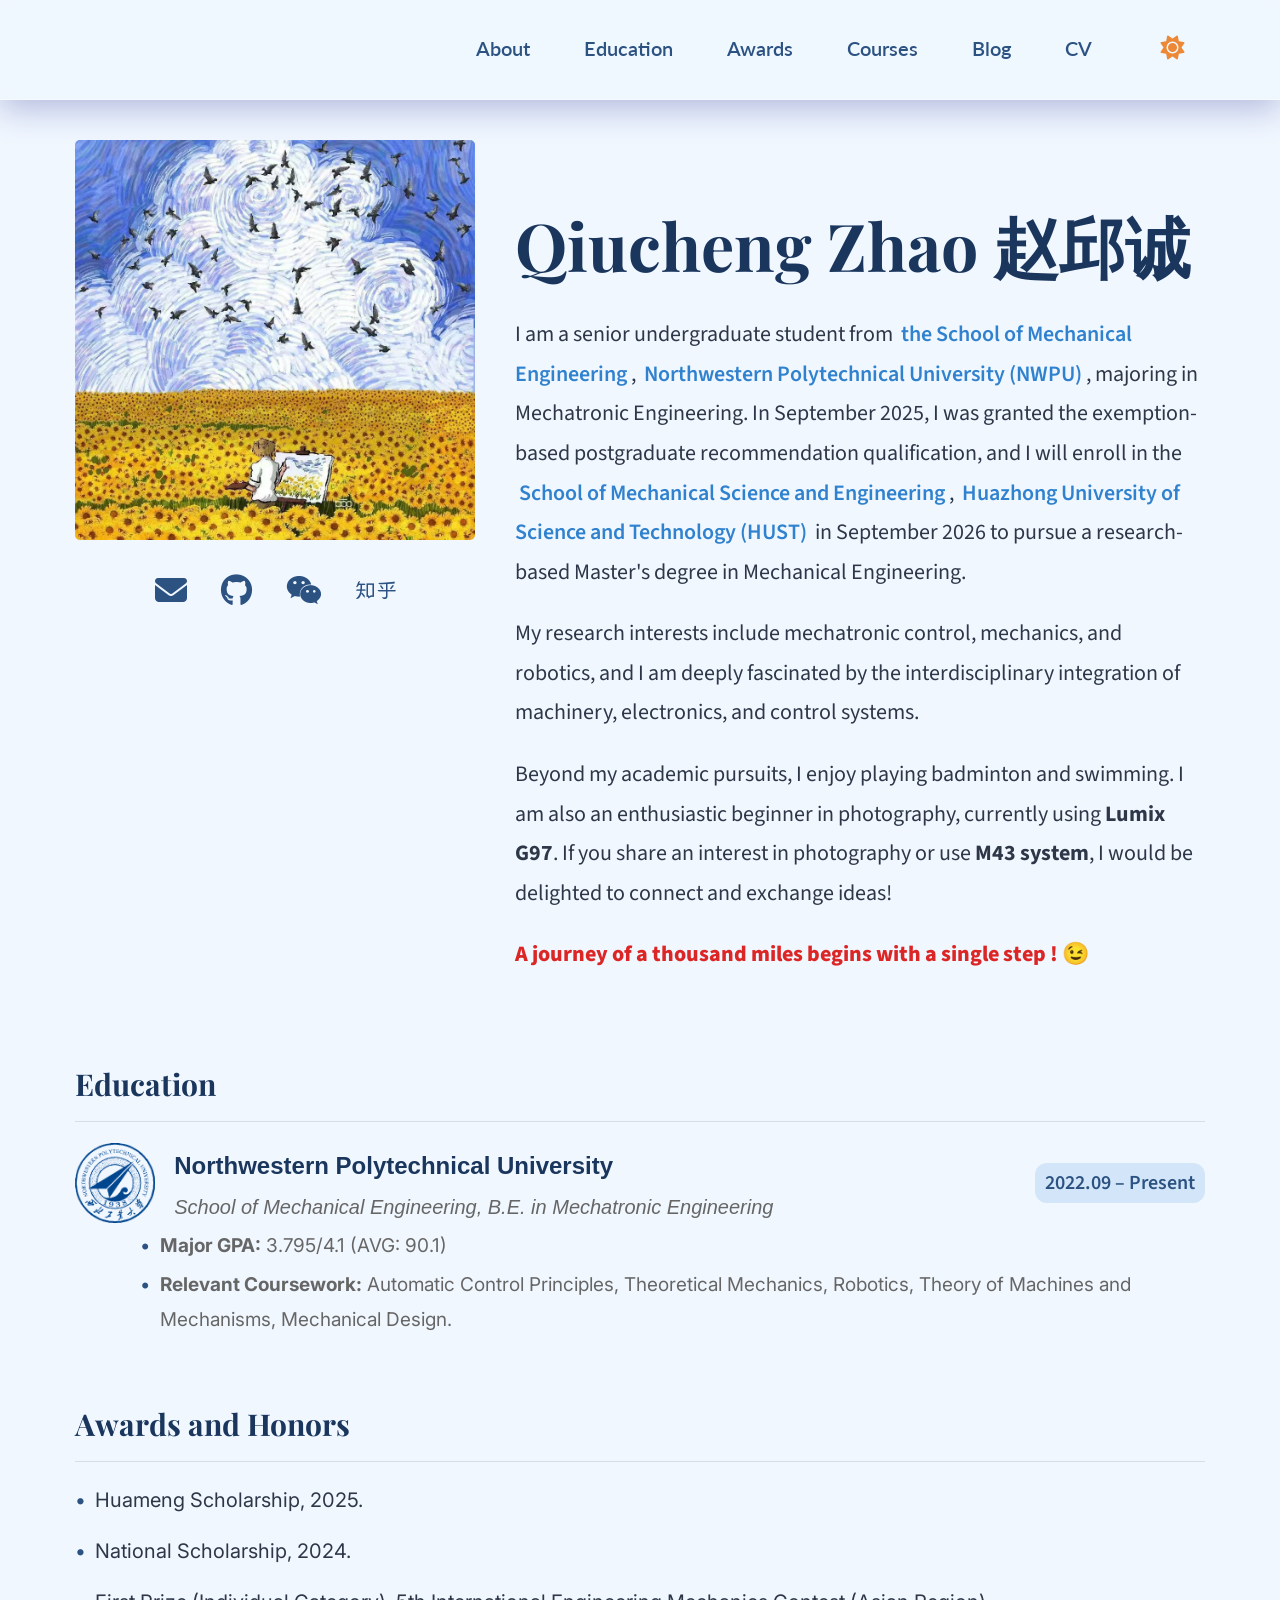
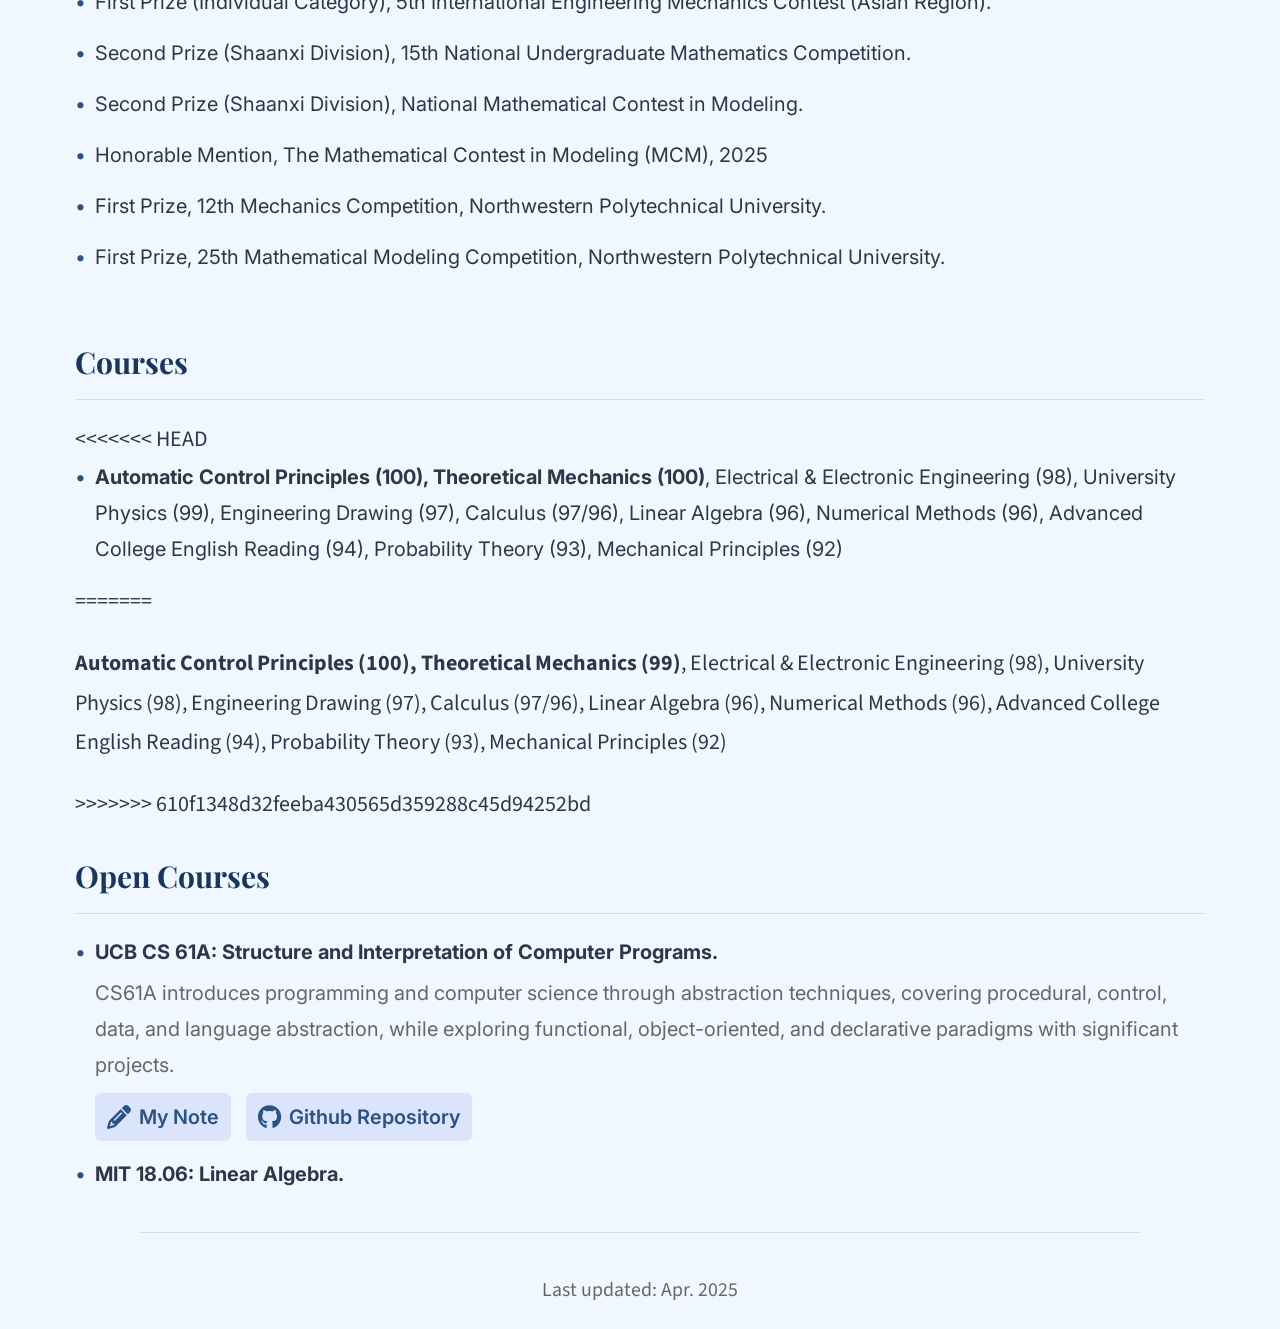
==== commit 04fb35fd: "Merge branch 'main' of https://github.com/Q1ucheng/Q1ucheng.github.io" ====
--- a/index.html
+++ b/index.html
@@ -1,6 +1,16 @@
 <!DOCTYPE html>
 <html lang="en">
 <head>
+    <!-- Google tag (gtag.js) -->
+    <script async src="https://www.googletagmanager.com/gtag/js?id=G-PPTP2SM6JN"></script>
+    <script>
+        window.dataLayer = window.dataLayer || [];
+        function gtag(){dataLayer.push(arguments);}
+        gtag('js', new Date());
+
+        gtag('config', 'G-PPTP2SM6JN');
+    </script>
+
     <meta charset="UTF-8">
     <meta name="viewport" content="width=device-width, initial-scale=1.0">
     <title>Qiucheng Zhao</title>
@@ -600,6 +610,7 @@
             <li>First Prize (Individual Category), 5th International Engineering Mechanics Contest (Asian Region).</li>
             <li>Second Prize (Shaanxi Division), 15th National Undergraduate Mathematics Competition.</li>
             <li>Second Prize (Shaanxi Division), National Mathematical Contest in Modeling.</li>
+            <li>Honorable Mention, The Mathematical Contest in Modeling (MCM), 2025</li>
             <li>First Prize, 12th Mechanics Competition, Northwestern Polytechnical University.</li>
             <li>First Prize, 25th Mathematical Modeling Competition, Northwestern Polytechnical University.</li>
         </ul>
@@ -608,11 +619,16 @@
     <!-- Courses Section -->
     <div class="section-container" id="Courses">
         <h2>Courses</h2>
+<<<<<<< HEAD
         <!-- 普通课程列表 -->
         <ul class="styled-list">
             <li>
                 <strong>Automatic Control Principles (100), Theoretical Mechanics (100)</strong>, Electrical & Electronic Engineering (98), University Physics (99), Engineering Drawing (97), Calculus (97/96), Linear Algebra (96), Numerical Methods (96), Advanced College English Reading (94), Probability Theory (93), Mechanical Principles (92)
             </li>
+=======
+        <ul class="teaching-list">
+            <p><strong>Automatic Control Principles (100), Theoretical Mechanics (99)</strong>, Electrical & Electronic Engineering (98), University Physics (98), Engineering Drawing (97), Calculus (97/96), Linear Algebra (96), Numerical Methods (96), Advanced College English Reading (94), Probability Theory (93), Mechanical Principles (92)</p>
+>>>>>>> 610f1348d32feeba430565d359288c45d94252bd
         </ul>
 
         <h2>Open Courses</h2>
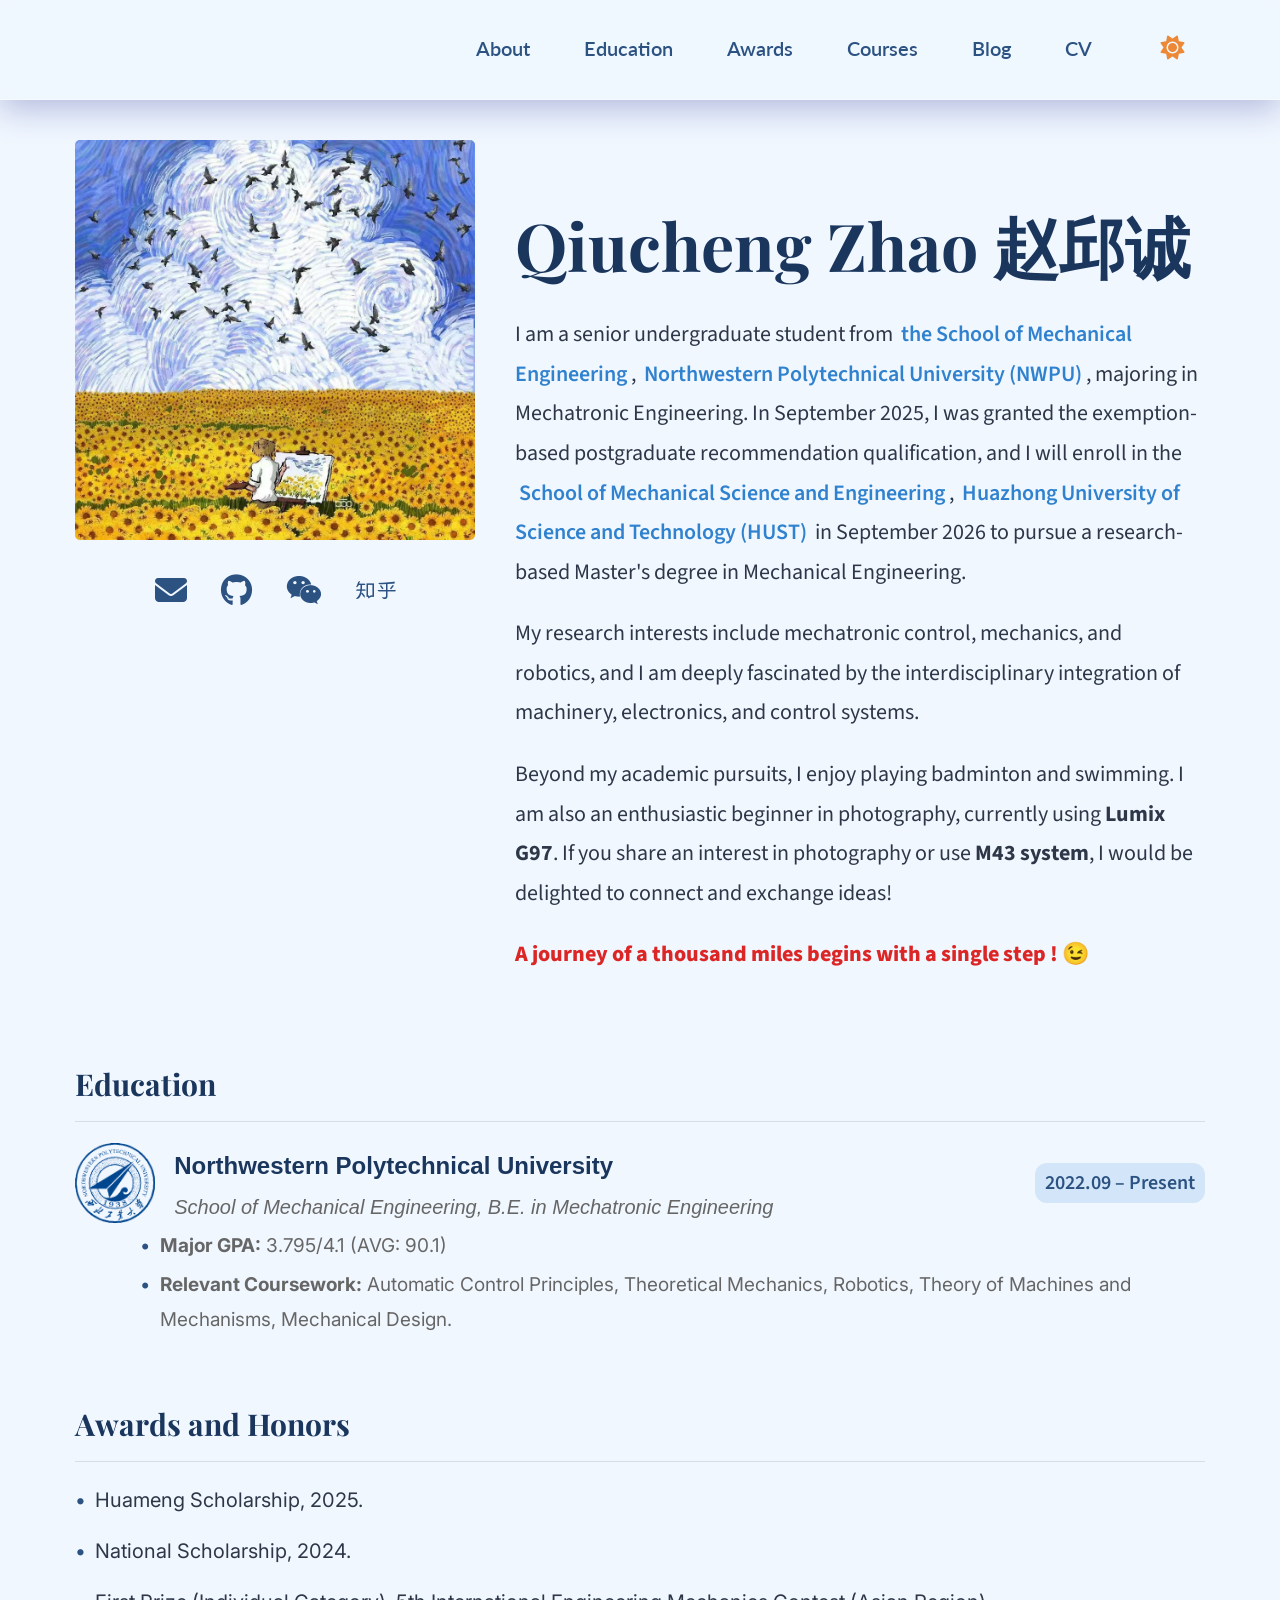
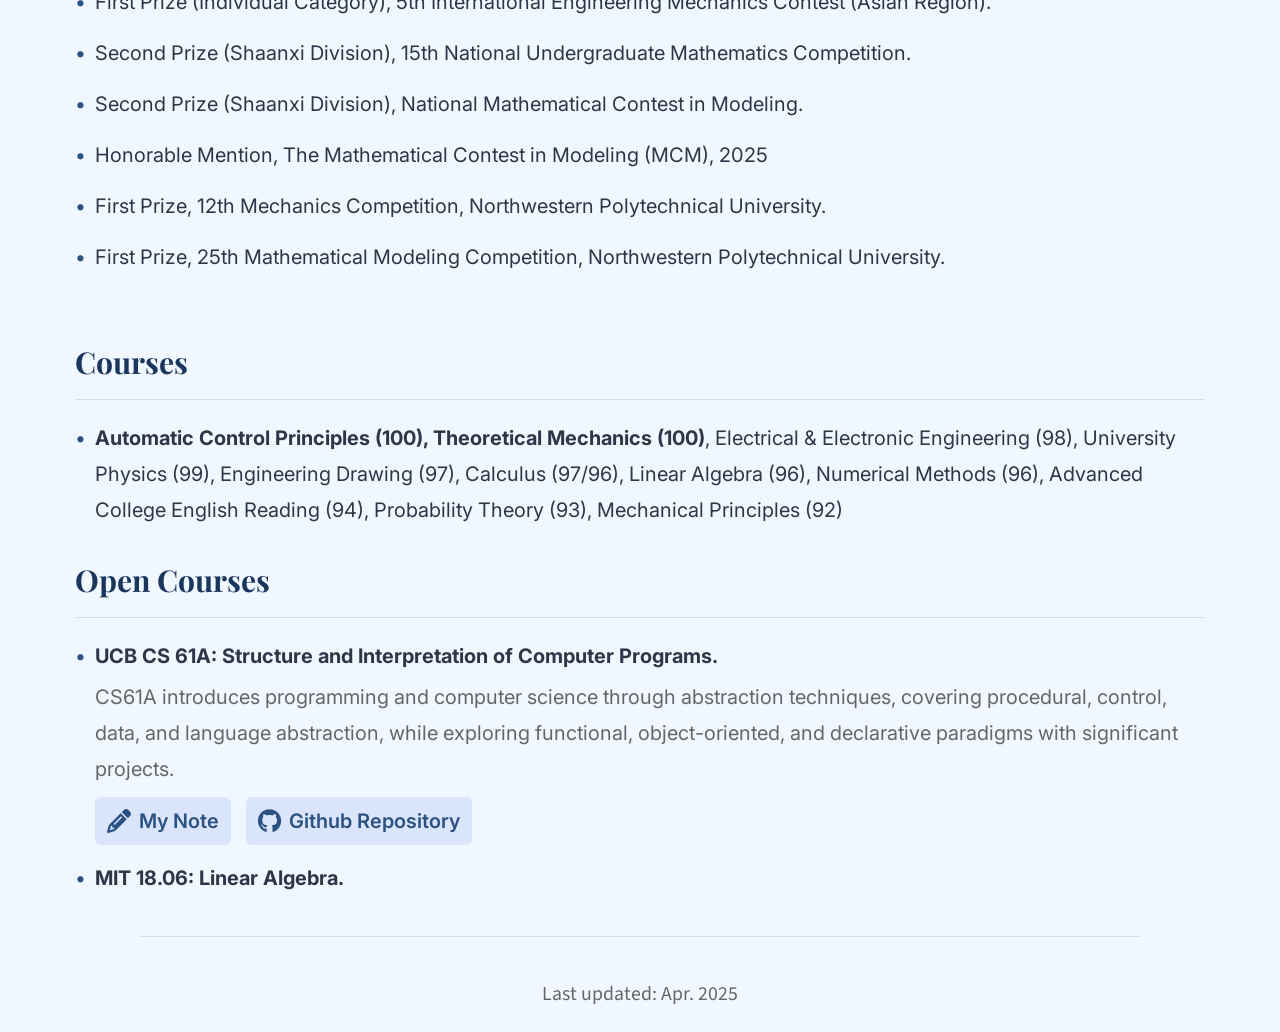
==== commit c451a3b4: "Update Info" ====
--- a/index.html
+++ b/index.html
@@ -619,16 +619,11 @@
     <!-- Courses Section -->
     <div class="section-container" id="Courses">
         <h2>Courses</h2>
-<<<<<<< HEAD
         <!-- 普通课程列表 -->
         <ul class="styled-list">
             <li>
                 <strong>Automatic Control Principles (100), Theoretical Mechanics (100)</strong>, Electrical & Electronic Engineering (98), University Physics (99), Engineering Drawing (97), Calculus (97/96), Linear Algebra (96), Numerical Methods (96), Advanced College English Reading (94), Probability Theory (93), Mechanical Principles (92)
             </li>
-=======
-        <ul class="teaching-list">
-            <p><strong>Automatic Control Principles (100), Theoretical Mechanics (99)</strong>, Electrical & Electronic Engineering (98), University Physics (98), Engineering Drawing (97), Calculus (97/96), Linear Algebra (96), Numerical Methods (96), Advanced College English Reading (94), Probability Theory (93), Mechanical Principles (92)</p>
->>>>>>> 610f1348d32feeba430565d359288c45d94252bd
         </ul>
 
         <h2>Open Courses</h2>
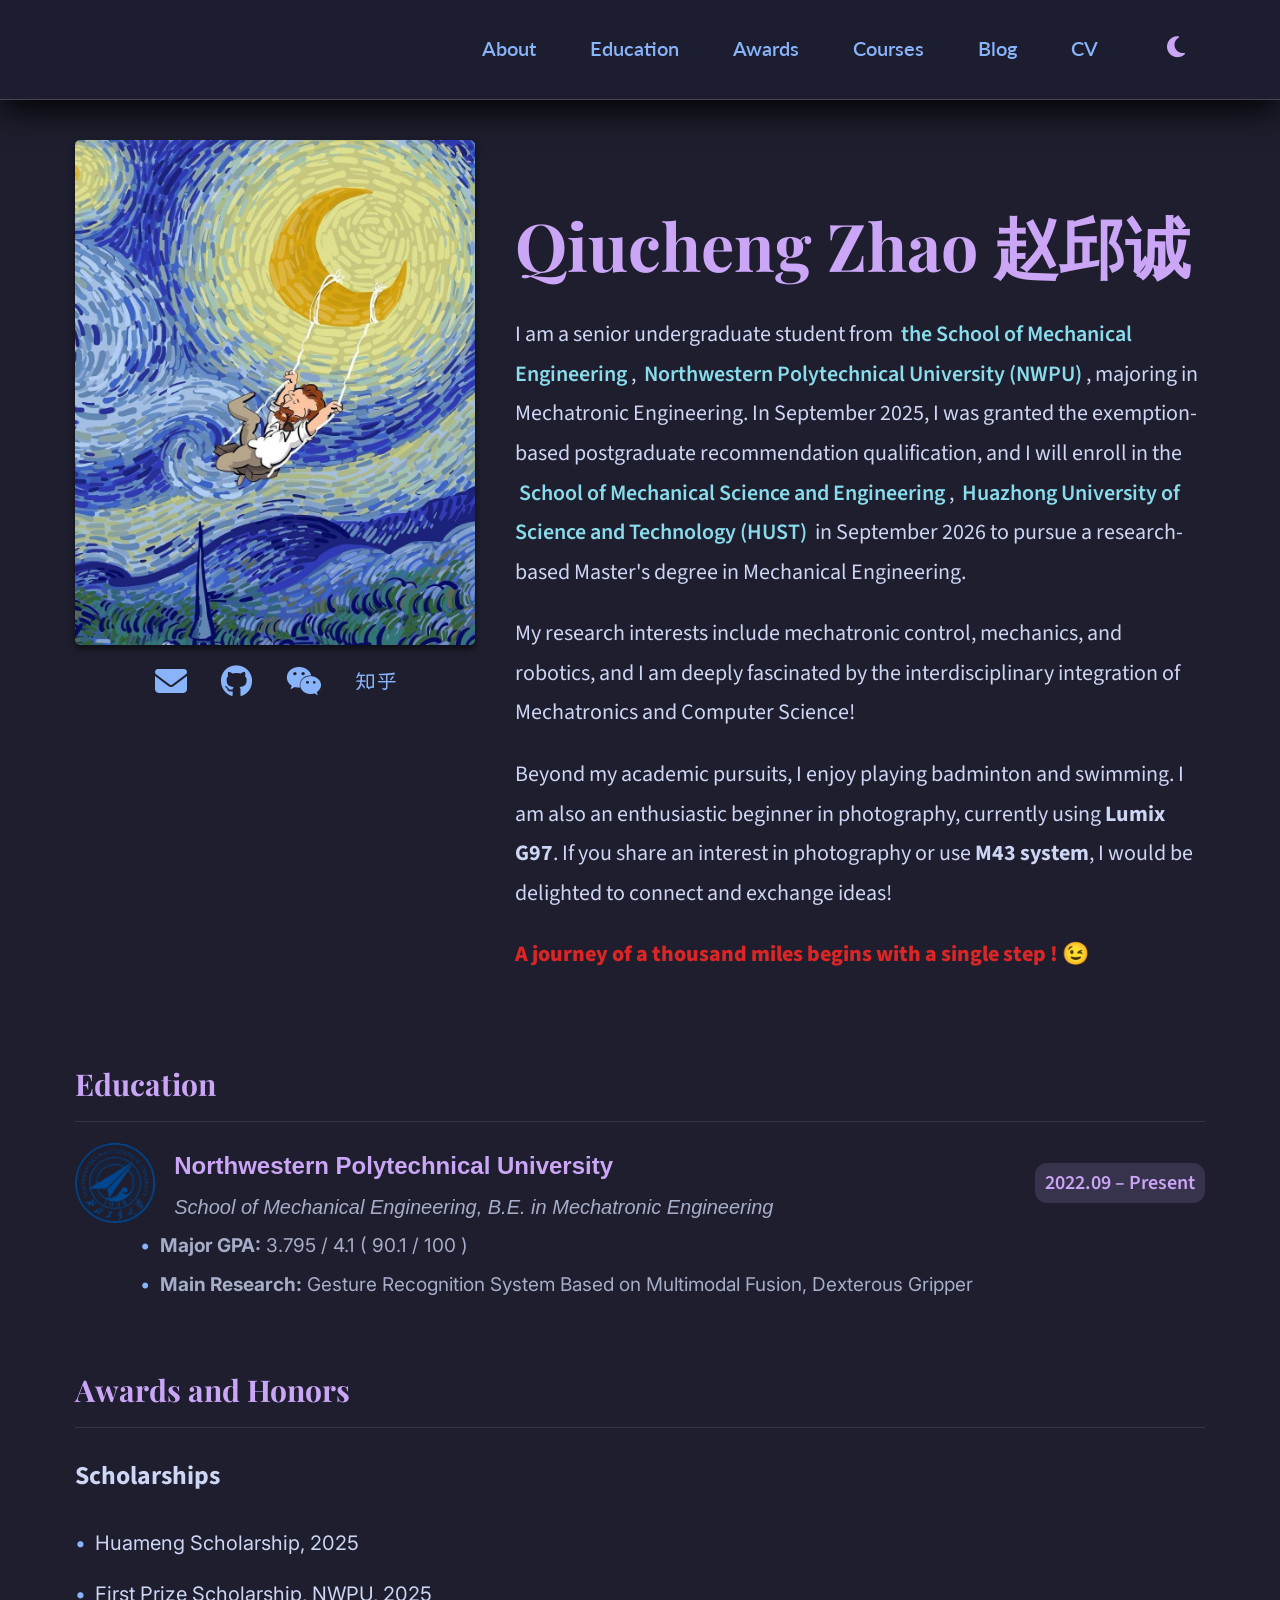
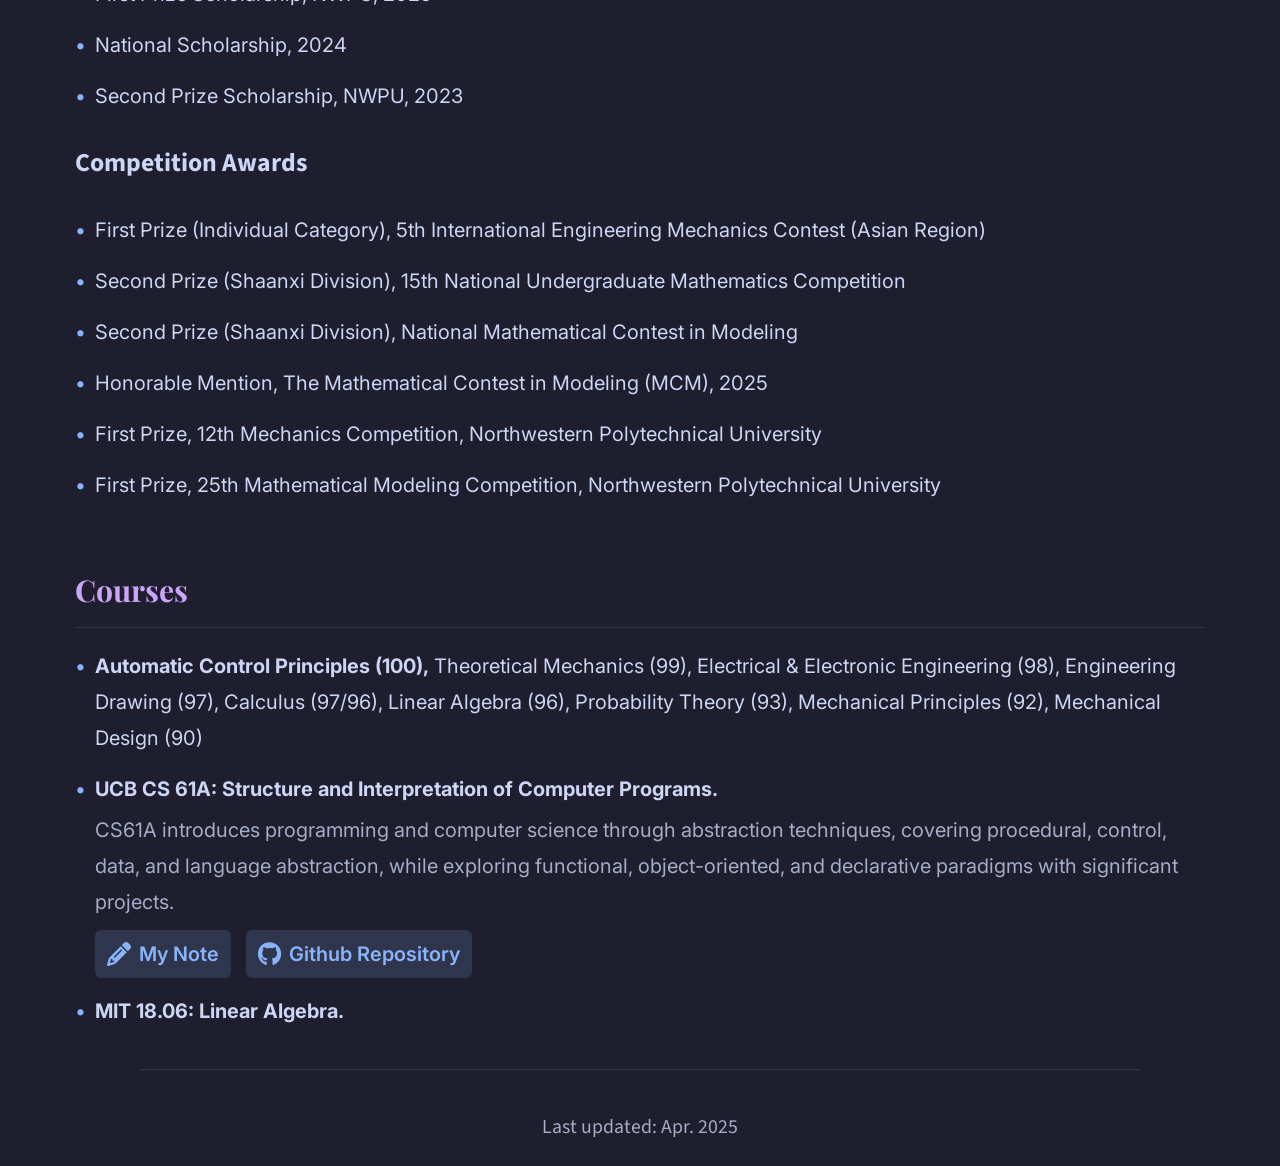
==== commit 2fa8ebe4: "Update: set up flip avatar and modify scholarship content" ====
--- a/index.html
+++ b/index.html
@@ -1,5 +1,5 @@
 <!DOCTYPE html>
-<html lang="en">
+<html lang="en" data-theme="dark">
 <head>
     <!-- Google tag (gtag.js) -->
     <script async src="https://www.googletagmanager.com/gtag/js?id=G-PPTP2SM6JN"></script>
@@ -219,9 +219,54 @@
             width: 400px;
         }
 
+        /* =========================================
+           3D 翻转头像特效 (Card Flip)
+           ========================================= */
+           .profile-image {
+            width: 100%;
+            /* 3D 视距：数值越小，3D 效果越强烈，1000px 是标准值 */
+            perspective: 1000px; 
+            cursor: pointer; /* 提示可交互 */
+        }
+
+        /* 内部翻转容器 */
+        .profile-image-inner {
+            position: relative;
+            width: 100%;
+            /* 翻转动画持续时间：0.8秒 */
+            transition: transform 0.8s cubic-bezier(0.175, 0.885, 0.32, 1.275);
+            /* 关键属性：保留3D空间，否则图片会变扁 */
+            transform-style: preserve-3d;
+        }
+
+        /* 鼠标悬停时：旋转180度 */
+        .profile-image:hover .profile-image-inner {
+            transform: rotateY(180deg);
+        }
+
+        /* 图片通用样式 */
         .profile-image img {
             width: 100%;
             border-radius: 5px;
+            /* 关键属性：隐藏图片的背面，这样旋转时不会看到镜像的图 */
+            -webkit-backface-visibility: hidden;
+            backface-visibility: hidden;
+            box-shadow: 0 4px 6px var(--shadow-color); /* 继承你的阴影变量 */
+        }
+
+        /* 正面图片：作为文档流支撑高度 */
+        .img-front {
+            display: block;
+        }
+
+        /* 背面图片：绝对定位覆盖，并预先旋转180度 */
+        .img-back {
+            position: absolute;
+            top: 0;
+            left: 0;
+            height: 100%;
+            object-fit: cover; /* 保证图片比例不拉伸 */
+            transform: rotateY(180deg);
         }
 
         .contact-icons {
@@ -439,6 +484,10 @@
             body {
                 padding: 0;
                 font-size: 18px;
+
+                /* --- 新增：允许单词换行并使用连字符 --- */
+                -webkit-hyphens: auto; /* 兼容 Safari/Webkit 内核 */
+                hyphens: auto;         /* 标准属性 */
             }
 
             /* 导航栏适配 */
@@ -548,7 +597,12 @@
         <!-- 左侧：头像与联系方式 -->
         <div class="left-section">
             <div class="profile-image">
-                <img src="./imgs/testphoto.jpg" alt="Profile Photo">
+                <div class="profile-image-inner">
+                    <!-- 正面图片 -->
+                    <img src="./imgs/testphoto01.jpg" alt="Front Profile" class="img-front">
+                    <!-- 背面图片 (翻转后显示) -->
+                    <img src="./imgs/myphoto.jpg" alt="Back Profile" class="img-back">
+                </div>
             </div>
             <div class="contact-icons">
                 <a href="zhaoqiucheng@mail.nwpu.edu.cn" target="_blank"><i class="fas fa-envelope"></i></a>
@@ -563,7 +617,7 @@
             <section>
                 <p class="name">Qiucheng Zhao 赵邱诚</p>
                 <p>I am a senior undergraduate student from <a href="https://jidian.nwpu.edu.cn/index.htm">the School of Mechanical Engineering</a>, <a href="https://www.nwpu.edu.cn/">Northwestern Polytechnical University (NWPU)</a>, majoring in Mechatronic Engineering. In September 2025, I was granted the exemption-based postgraduate recommendation qualification, and I will enroll in the <a href="http://mse.hust.edu.cn/">School of Mechanical Science and Engineering</a>, <a href="https://www.hust.edu.cn/">Huazhong University of Science and Technology (HUST)</a> in September 2026 to pursue a research-based Master's degree in Mechanical Engineering.</p>
-                <p>My research interests include mechatronic control, mechanics, and robotics, and I am deeply fascinated by the interdisciplinary integration of machinery, electronics, and control systems.</p>
+                <p>My research interests include mechatronic control, mechanics, and robotics, and I am deeply fascinated by the interdisciplinary integration of Mechatronics and Computer Science!</p>
                 <p>Beyond my academic pursuits, I enjoy playing badminton and swimming. I am also an enthusiastic beginner in photography, currently using <strong>Lumix G97</strong>. If you share an interest in photography or use <strong>M43 system</strong>, I would be delighted to connect and exchange ideas!</p>
                 <p class="quote-highlight">A journey of a thousand miles begins with a single step ! 😉</p>
             </section>
@@ -595,8 +649,8 @@
             </div>
 
             <ul class="edu-details">
-                <li><strong>Major GPA:</strong> 3.795/4.1 (AVG: 90.1)</li>
-                <li><strong>Relevant Coursework:</strong> Automatic Control Principles, Theoretical Mechanics, Robotics, Theory of Machines and Mechanisms, Mechanical Design.</li>
+                <li><strong>Major GPA:</strong> 3.795 / 4.1 ( 90.1 / 100 )</li>
+                <li><strong>Main Research:</strong> Gesture Recognition System Based on Multimodal Fusion, Dexterous Gripper</li>
             </ul>
         </div>
     </div>
@@ -604,15 +658,23 @@
     <!-- Awards Section -->
     <div class="section-container" id="awards">
         <h2>Awards and Honors</h2>
+        
+        <h3>Scholarships</h3>
         <ul class="styled-list">
-            <li>Huameng Scholarship, 2025.</li>
-            <li>National Scholarship, 2024.</li>
-            <li>First Prize (Individual Category), 5th International Engineering Mechanics Contest (Asian Region).</li>
-            <li>Second Prize (Shaanxi Division), 15th National Undergraduate Mathematics Competition.</li>
-            <li>Second Prize (Shaanxi Division), National Mathematical Contest in Modeling.</li>
+            <li>Huameng Scholarship, 2025</li>
+            <li>First Prize Scholarship, NWPU, 2025</li>
+            <li>National Scholarship, 2024</li>
+            <li>Second Prize Scholarship, NWPU, 2023</li>
+        </ul>
+        
+        <h3>Competition Awards</h3>
+        <ul class="styled-list">
+            <li>First Prize (Individual Category), 5th International Engineering Mechanics Contest (Asian Region)</li>
+            <li>Second Prize (Shaanxi Division), 15th National Undergraduate Mathematics Competition</li>
+            <li>Second Prize (Shaanxi Division), National Mathematical Contest in Modeling</li>
             <li>Honorable Mention, The Mathematical Contest in Modeling (MCM), 2025</li>
-            <li>First Prize, 12th Mechanics Competition, Northwestern Polytechnical University.</li>
-            <li>First Prize, 25th Mathematical Modeling Competition, Northwestern Polytechnical University.</li>
+            <li>First Prize, 12th Mechanics Competition, Northwestern Polytechnical University</li>
+            <li>First Prize, 25th Mathematical Modeling Competition, Northwestern Polytechnical University</li>
         </ul>
     </div>
 
@@ -622,11 +684,10 @@
         <!-- 普通课程列表 -->
         <ul class="styled-list">
             <li>
-                <strong>Automatic Control Principles (100), Theoretical Mechanics (100)</strong>, Electrical & Electronic Engineering (98), University Physics (99), Engineering Drawing (97), Calculus (97/96), Linear Algebra (96), Numerical Methods (96), Advanced College English Reading (94), Probability Theory (93), Mechanical Principles (92)
+                <strong>Automatic Control Principles (100),</strong> Theoretical Mechanics (99), Electrical & Electronic Engineering (98), Engineering Drawing (97), Calculus (97/96), Linear Algebra (96), Probability Theory (93), Mechanical Principles (92), Mechanical Design (90)
             </li>
         </ul>
 
-        <h2>Open Courses</h2>
         <!-- 公开课列表 -->
         <ul class="styled-list">
             <li>
@@ -665,7 +726,7 @@
             html.setAttribute('data-theme', savedTheme);
             updateIcon(savedTheme);
         } else {
-            updateIcon('light'); // 默认浅色
+            updateIcon('dark'); // 默认深色
         }
 
         // 2. 点击事件：切换主题并保存
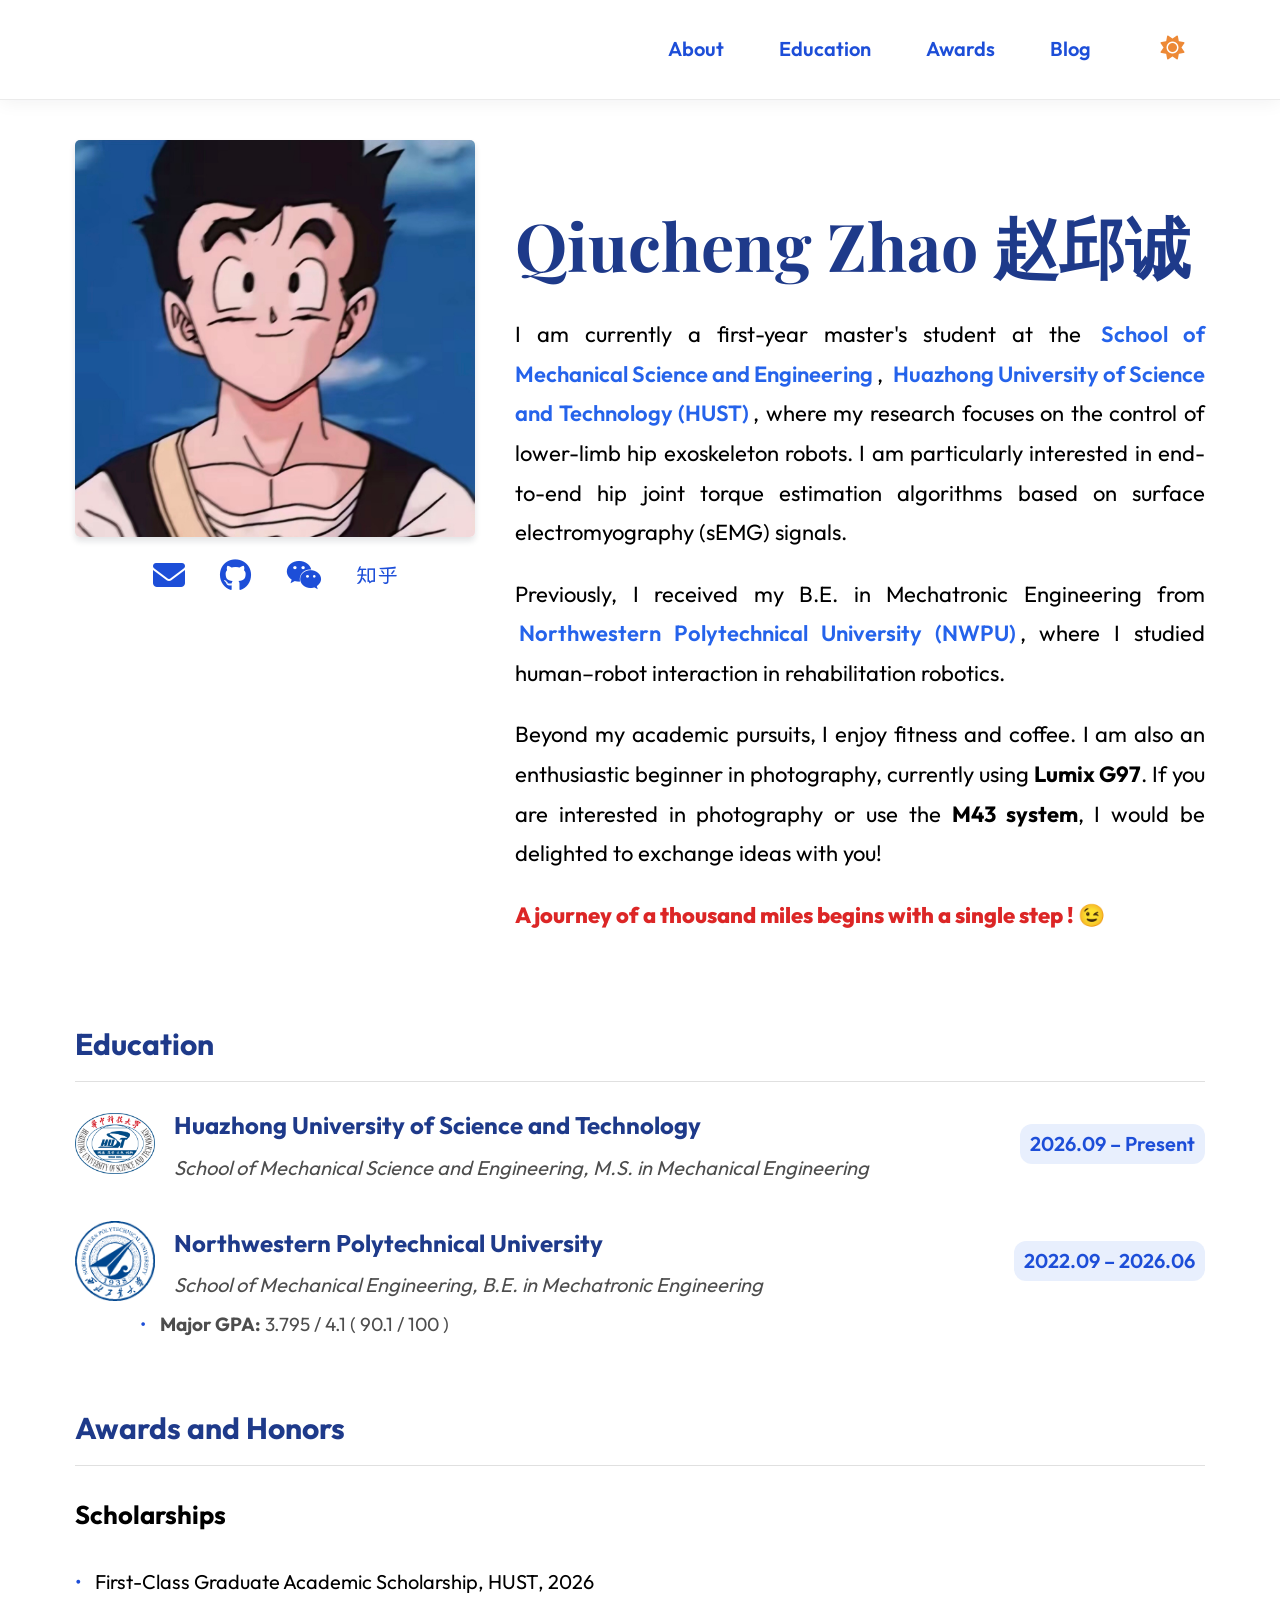
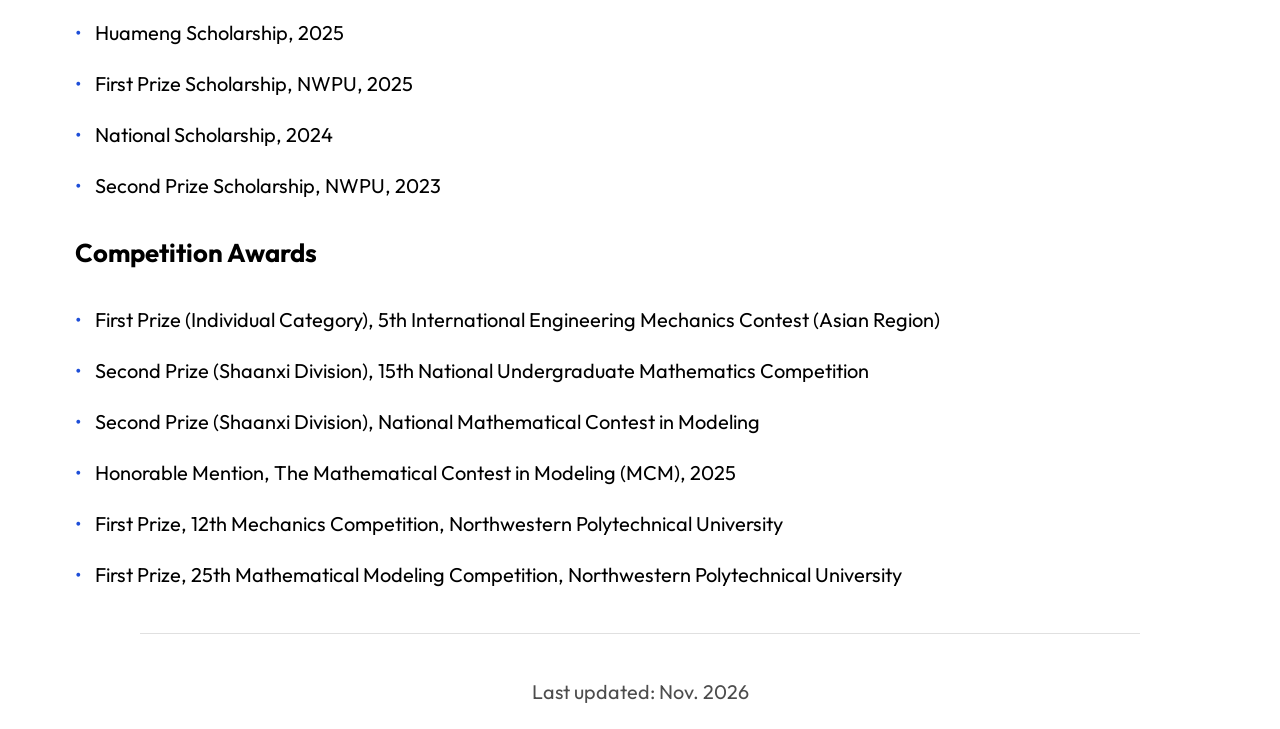
==== commit 6dc73dc5: "Update: HUST master's program, new bio and photo, Outfit font, white theme, mobile nav menu" ====
--- a/index.html
+++ b/index.html
@@ -1,5 +1,5 @@
 <!DOCTYPE html>
-<html lang="en" data-theme="dark">
+<html lang="en" data-theme="light">
 <head>
     <!-- Google tag (gtag.js) -->
     <script async src="https://www.googletagmanager.com/gtag/js?id=G-PPTP2SM6JN"></script>
@@ -17,7 +17,7 @@
     
     <!-- 引入字体和图标库 -->
     <link rel="stylesheet" href="https://cdnjs.cloudflare.com/ajax/libs/font-awesome/6.5.1/css/all.min.css">
-    <link href="https://fonts.googleapis.com/css2?family=Lato:wght@400;700&family=Playfair+Display:wght@700&family=Source+Sans+Pro:wght@400;600&family=Inter:wght@400;500;600;700&display=swap" rel="stylesheet">
+    <link href="https://fonts.googleapis.com/css2?family=Outfit:wght@300;400;500;600;700&family=Playfair+Display:wght@700&display=swap" rel="stylesheet">
     
     <style>
         /* =========================================
@@ -28,25 +28,25 @@
             scroll-behavior: smooth;
             --transition-speed: 0.3s;
 
-            /* --- Light Theme (默认浅色模式) --- */
-            --bg-color: #f0f7ff;
-            --header-bg: rgba(240, 247, 255, 0.1);
-            --text-color: #2d3748;
-            --text-muted: #666666;
-            --primary-color: #2c5282;
-            --link-color: #3182ce;
-            --name-color: #1a365d;
-            --hover-color: #4299e1;
-            --border-color: rgba(0, 0, 0, 0.1);
-            --card-bg: rgba(27, 74, 215, 0.1);
-            --shadow-color: rgba(0,0,0,0.1);
-            --date-bg: rgba(49, 130, 206, 0.15);
-            --date-text: #2c5282;
+            /* --- Light Theme (默认浅色模式：纯白背景 / 黑色正文 / 蓝色链接) --- */
+            --bg-color: #ffffff;
+            --header-bg: rgba(255, 255, 255, 0.6);
+            --text-color: #000000;
+            --text-muted: #4d4d4d;
+            --primary-color: #1d4ed8;
+            --link-color: #2563eb;
+            --name-color: #1e3a8a;
+            --hover-color: #1e40af;
+            --border-color: rgba(0, 0, 0, 0.12);
+            --card-bg: rgba(37, 99, 235, 0.08);
+            --shadow-color: rgba(15, 23, 42, 0.12);
+            --date-bg: rgba(37, 99, 235, 0.10);
+            --date-text: #1d4ed8;
 
             /* --- 液态玻璃拟态 (Glassmorphism) 浅色配置 --- */
-            --glass-bg: rgba(255, 255, 255, 0.01);
-            --glass-border: rgba(255, 255, 255, 0.5);
-            --glass-shadow: 0 8px 32px 0 rgba(31, 38, 135, 0.3);
+            --glass-bg: rgba(255, 255, 255, 0.65);
+            --glass-border: rgba(0, 0, 0, 0.08);
+            --glass-shadow: 0 2px 18px rgba(15, 23, 42, 0.06);
         }
 
         /* --- Dark Theme (Catppuccin Mocha 深色模式) --- */
@@ -75,7 +75,7 @@
            2. 全局重置与基础样式 (Global Reset)
            ========================================= */
         body {
-            font-family: 'Source Sans Pro', sans-serif;
+            font-family: 'Outfit', sans-serif;
             line-height: 1.8;
             margin: 0;
             /* 修改点：去除 max-width 和 padding，改为 100% 宽度 */
@@ -112,7 +112,7 @@
         /* 标题通用样式 */
         h2 {
             color: var(--name-color) !important;
-            font-family: 'Playfair Display', serif;
+            font-family: 'Outfit', sans-serif;
             font-size: 30px;
             margin-bottom: 20px;
             border-bottom: 1px solid var(--border-color);
@@ -128,7 +128,7 @@
 
         /* 带圆点的列表项 (用于 Awards, Teaching, Education Details) */
         .styled-list li {
-            font-family: 'Inter', sans-serif;
+            font-family: 'Outfit', sans-serif;
             font-size: 20px;
             margin-bottom: 15px;
             padding-left: 20px;
@@ -170,22 +170,37 @@
             text-align: center;
         }
 
-        nav ul li {
+        nav li {
             display: inline;
             margin: 0 15px;
         }
 
-        nav ul li a {
-            font-family: 'Lato', sans-serif;
+        nav li a {
+            display: inline-block;
+            font-family: 'Outfit', sans-serif;
             color: var(--primary-color);
             font-size: 20px;
             padding: 5px 10px;
         }
 
-        nav ul li a:hover {
+        nav li a:hover {
             background-color: transparent;
             color: var(--link-color);
             border-bottom: 2px solid var(--link-color);
+        }
+
+        /* “更多”菜单：桌面端平铺显示，移动端收进右侧按钮的下拉面板 */
+        .nav-more {
+            position: relative;
+            margin: 0; /* 间距交给内部 li 控制，避免与相邻项重复 */
+        }
+
+        .nav-more-btn {
+            display: none; /* 桌面端隐藏 */
+        }
+
+        .nav-more-menu {
+            display: inline; /* 桌面端与普通栏目并排 */
         }
 
         /* 主题切换按钮 */
@@ -299,9 +314,20 @@
             line-height: 1.2;
         }
 
+        /* 姓名拆成中英两段：移动端在两者之间换行，且中文不被拆开 */
+        .name-zh {
+            white-space: nowrap;
+        }
+
         .quote-highlight {
             color: #dc2626;
             font-weight: 800;
+        }
+
+        /* 个人简介正文段落：两端对齐 */
+        .bio-p {
+            text-align: justify;
+            text-justify: inter-word;
         }
 
         /* =========================================
@@ -330,14 +356,17 @@
             gap: 15px;
         }
 
+        /* 固定方形占位框：两校校徽占据相同宽高，保证校名左对齐 */
         .edu-logo {
+            width: 80px;
             height: 80px;
-            width: auto;
+            object-fit: contain;
+            flex-shrink: 0;
             border-radius: 4px;
         }
 
         .edu-school-name {
-            font-family: 'Lato', sans-serif;
+            font-family: 'Outfit', sans-serif;
             font-size: 24px;
             font-weight: 700;
             color: var(--name-color);
@@ -351,7 +380,7 @@
         }
 
         .edu-date {
-            font-family: 'Source Sans Pro', sans-serif;
+            font-family: 'Outfit', sans-serif;
             font-weight: 600;
             color: var(--date-text) !important;
             font-size: 20px;
@@ -361,7 +390,7 @@
         }
 
         .edu-degree {
-            font-family: 'Inter', sans-serif;
+            font-family: 'Outfit', sans-serif;
             font-size: 20px;
             color: var(--text-muted) !important;
             font-style: italic;
@@ -386,7 +415,7 @@
         }
 
         .edu-details li {
-            font-family: 'Inter', sans-serif;
+            font-family: 'Outfit', sans-serif;
             font-size: 19px;
             margin-bottom: 5px;
             position: relative;
@@ -402,44 +431,11 @@
         }
 
         /* =========================================
-           6. 奖项与课程 (Awards & Courses)
+           6. 奖项 (Awards)
            ========================================= */
         .section-container {
             margin-top: 60px;
             padding: 0 40px;
-        }
-
-        /* 课程描述文本样式 */
-        .course-desc {
-            padding-left: 0; /* 内部无需缩进，由父级 li padding 控制 */
-            color: var(--text-muted); /* 对应原 color: #808080 */
-            margin: 5px 0 10px 0;
-        }
-
-        /* 论文/项目链接按钮组 */
-        .paper-links {
-            display: flex;
-            gap: 15px;
-            margin-top: 5px;
-        }
-
-        .paper-links a {
-            display: inline-flex;
-            align-items: center;
-            gap: 8px;
-            padding: 6px 12px;
-            background-color: var(--card-bg);
-            border-radius: 6px;
-            color: var(--primary-color);
-            transition: all 0.2s ease;
-        }
-
-        .paper-links a:hover {
-            background-color: rgba(49, 130, 206, 0.2);
-        }
-
-        .paper-links i {
-            font-size: 1.2em;
         }
 
         /* =========================================
@@ -500,9 +496,96 @@
             
             header h1 { display: none; } /* 确保布局 */
 
-            nav ul li {
-                display: inline-block;
-                margin: 4px 5px;
+            /* ---- 移动端导航：About / Education 在左，更多菜单与主题切换在右 ---- */
+            header nav {
+                flex: 1;
+            }
+
+            nav ul {
+                display: flex;
+                align-items: center;
+                width: 100%;
+                position: relative; /* 下拉面板相对整条导航定位 */
+            }
+
+            nav li {
+                display: block;
+                margin: 0 3px;
+            }
+
+            nav li a {
+                font-size: 18px;
+                padding: 4px 6px;
+                white-space: nowrap;
+            }
+
+            .nav-more {
+                margin-left: auto; /* 把“更多”按钮与主题切换推到右侧 */
+                position: static;  /* 面板改为相对导航栏右边缘对齐 */
+            }
+
+            .nav-more-btn {
+                display: inline-flex;
+                align-items: center;
+                justify-content: center;
+                width: 36px;
+                height: 36px;
+                padding: 0;
+                border: none;
+                border-radius: 8px;
+                background: none;
+                color: var(--primary-color);
+                font-size: 18px;
+                cursor: pointer;
+                transition: color var(--transition-speed) ease, background-color var(--transition-speed) ease;
+            }
+
+            .nav-more-btn:hover,
+            .nav-more-btn[aria-expanded="true"] {
+                color: var(--hover-color);
+                background-color: var(--card-bg);
+            }
+
+            .nav-more-menu {
+                display: none;
+                position: absolute;
+                top: calc(100% + 20px);
+                right: 0;
+                width: auto; /* 覆盖 nav ul 的 100% 宽度 */
+                min-width: 168px;
+                padding: 6px 0;
+                background-color: var(--bg-color);
+                border: 1px solid var(--border-color);
+                border-radius: 10px;
+                box-shadow: 0 10px 28px var(--shadow-color);
+                text-align: left;
+                z-index: 1002;
+            }
+
+            .nav-more-menu.is-open {
+                display: block;
+            }
+
+            .nav-more-menu li {
+                display: block;
+                margin: 0;
+            }
+
+            .nav-more-menu li a {
+                display: block;
+                padding: 10px 18px;
+                font-size: 17px;
+            }
+
+            .nav-more-menu li a:hover {
+                background-color: var(--date-bg);
+                border-bottom: none;
+            }
+
+            .theme-toggle-btn {
+                margin-left: 8px;
+                padding: 4px;
+                font-size: 22px;
             }
 
             /* 主要内容垂直排列 */
@@ -520,6 +603,11 @@
                 text-align: center;
             }
 
+            /* 中文名另起一行，避免中英文挤在一行被拆断 */
+            .name .name-zh {
+                display: block;
+            }
+
             .content-section {
                 text-align: left;
             }
@@ -536,7 +624,8 @@
             }
 
             .edu-logo {
-                height: 60px; /* 手机端缩小 logo */
+                width: 60px;  /* 手机端缩小 logo，宽高保持一致以对齐校名 */
+                height: 60px;
             }
 
             .edu-date {
@@ -579,10 +668,16 @@
             <ul>
                 <li><a href="#About">About</a></li>
                 <li><a href="#education">Education</a></li>
-                <li><a href="#awards">Awards</a></li>
-                <li><a href="#Courses">Courses</a></li>
-                <li><a href="https://q1ucheng.github.io/blogs/">Blog</a></li>
-                <li><a href="./files/resume.pdf">CV</a></li>
+                <!-- 桌面端平铺显示；移动端收进“更多”下拉菜单 -->
+                <li class="nav-more">
+                    <button class="nav-more-btn" id="nav-more-btn" aria-label="More navigation" aria-haspopup="true" aria-expanded="false" aria-controls="nav-more-menu">
+                        <i class="fas fa-ellipsis"></i>
+                    </button>
+                    <ul class="nav-more-menu" id="nav-more-menu">
+                        <li><a href="#awards">Awards</a></li>
+                        <li><a href="https://q1ucheng.github.io/blogs/">Blog</a></li>
+                    </ul>
+                </li>
                 <li>
                     <button class="theme-toggle-btn" id="theme-toggle" aria-label="Toggle Dark Mode">
                         <i class="fas fa-sun"></i>
@@ -599,9 +694,9 @@
             <div class="profile-image">
                 <div class="profile-image-inner">
                     <!-- 正面图片 -->
-                    <img src="./imgs/testphoto01.jpg" alt="Front Profile" class="img-front">
+                    <img src="./imgs/myphoto_new.jpg" alt="Front Profile" class="img-front">
                     <!-- 背面图片 (翻转后显示) -->
-                    <img src="./imgs/myphoto.jpg" alt="Back Profile" class="img-back">
+                    <img src="./imgs/myphoto_new.jpg" alt="Back Profile" class="img-back">
                 </div>
             </div>
             <div class="contact-icons">
@@ -615,10 +710,10 @@
         <!-- 右侧：自我介绍 -->
         <div class="content-section" id="About">
             <section>
-                <p class="name">Qiucheng Zhao 赵邱诚</p>
-                <p>I am a senior undergraduate student from <a href="https://jidian.nwpu.edu.cn/index.htm">the School of Mechanical Engineering</a>, <a href="https://www.nwpu.edu.cn/">Northwestern Polytechnical University (NWPU)</a>, majoring in Mechatronic Engineering. In September 2025, I was granted the exemption-based postgraduate recommendation qualification, and I will enroll in the <a href="http://mse.hust.edu.cn/">School of Mechanical Science and Engineering</a>, <a href="https://www.hust.edu.cn/">Huazhong University of Science and Technology (HUST)</a> in September 2026 to pursue a research-based Master's degree in Mechanical Engineering.</p>
-                <p>My research interests include mechatronic control, mechanics, and robotics, and I am deeply fascinated by the interdisciplinary integration of Mechatronics and Computer Science!</p>
-                <p>Beyond my academic pursuits, I enjoy playing badminton and swimming. I am also an enthusiastic beginner in photography, currently using <strong>Lumix G97</strong>. If you share an interest in photography or use <strong>M43 system</strong>, I would be delighted to connect and exchange ideas!</p>
+                <p class="name"><span class="name-en">Qiucheng Zhao</span> <span class="name-zh">赵邱诚</span></p>
+                <p class="bio-p">I am currently a first-year master's student at the <a href="http://mse.hust.edu.cn/" target="_blank">School of Mechanical Science and Engineering</a>, <a href="https://www.hust.edu.cn/" target="_blank">Huazhong University of Science and Technology (HUST)</a>, where my research focuses on the control of lower-limb hip exoskeleton robots. I am particularly interested in end-to-end hip joint torque estimation algorithms based on surface electromyography (sEMG) signals.</p>
+                <p class="bio-p">Previously, I received my B.E. in Mechatronic Engineering from <a href="https://www.nwpu.edu.cn/" target="_blank">Northwestern Polytechnical University (NWPU)</a>, where I studied human–robot interaction in rehabilitation robotics.</p>
+                <p class="bio-p">Beyond my academic pursuits, I enjoy fitness and coffee. I am also an enthusiastic beginner in photography, currently using <strong>Lumix G97</strong>. If you are interested in photography or use the <strong>M43 system</strong>, I would be delighted to exchange ideas with you!</p>
                 <p class="quote-highlight">A journey of a thousand miles begins with a single step ! 😉</p>
             </section>
         </div>
@@ -628,6 +723,27 @@
     <div class="education-section" id="education">
         <h2>Education</h2>
         
+        <div class="education-entry">
+            <div class="edu-header">
+                <div class="edu-school-info">
+                    <img src="./imgs/hust_logo.png" alt="HUST Logo" class="edu-logo">
+                    <a href="https://www.hust.edu.cn/" target="_blank" class="edu-school-name">
+                        Huazhong University of Science and Technology
+                        <!-- PC端显示的学位信息 -->
+                        <div class="edu-degree pc-ver">
+                            School of Mechanical Science and Engineering, M.S. in Mechanical Engineering
+                        </div>
+                    </a>
+                </div>
+                <div class="edu-date">2026.09 – Present</div>
+            </div>
+            
+            <!-- 移动端显示的学位信息 -->
+            <div class="edu-degree mobile-ver">
+                School of Mechanical Science and Engineering, M.S. in Mechanical Engineering
+            </div>
+        </div>
+
         <div class="education-entry">
             <div class="edu-header">
                 <div class="edu-school-info">
@@ -640,7 +756,7 @@
                         </div>
                     </a>
                 </div>
-                <div class="edu-date">2022.09 – Present</div>
+                <div class="edu-date">2022.09 – 2026.06</div>
             </div>
             
             <!-- 移动端显示的学位信息 -->
@@ -650,7 +766,6 @@
 
             <ul class="edu-details">
                 <li><strong>Major GPA:</strong> 3.795 / 4.1 ( 90.1 / 100 )</li>
-                <li><strong>Main Research:</strong> Gesture Recognition System Based on Multimodal Fusion, Dexterous Gripper</li>
             </ul>
         </div>
     </div>
@@ -661,6 +776,7 @@
         
         <h3>Scholarships</h3>
         <ul class="styled-list">
+            <li>First-Class Graduate Academic Scholarship, HUST, 2026</li>
             <li>Huameng Scholarship, 2025</li>
             <li>First Prize Scholarship, NWPU, 2025</li>
             <li>National Scholarship, 2024</li>
@@ -678,39 +794,10 @@
         </ul>
     </div>
 
-    <!-- Courses Section -->
-    <div class="section-container" id="Courses">
-        <h2>Courses</h2>
-        <!-- 普通课程列表 -->
-        <ul class="styled-list">
-            <li>
-                <strong>Automatic Control Principles (100),</strong> Theoretical Mechanics (99), Electrical & Electronic Engineering (98), Engineering Drawing (97), Calculus (97/96), Linear Algebra (96), Probability Theory (93), Mechanical Principles (92), Mechanical Design (90)
-            </li>
-        </ul>
-
-        <!-- 公开课列表 -->
-        <ul class="styled-list">
-            <li>
-                <strong>UCB CS 61A: Structure and Interpretation of Computer Programs.</strong>
-                <div class="course-desc">
-                    CS61A introduces programming and computer science through abstraction techniques, covering procedural, control, data, and language abstraction, while exploring functional, object-oriented, and declarative paradigms with significant projects.
-                </div>
-                <div class="paper-links">
-                    <a href="https://q1ucheng.github.io/blogs/Note/CS61A/1.CS61A_Structure_and_Interpretation_of_Computer_Programs/" target="_blank"><i class="fa-solid fa-pencil"></i> My Note</a>
-                    <a href="https://github.com/Q1ucheng/CS61A-Fall-20" target="_blank"><i class="fa-brands fa-github"></i> Github Repository</a>
-                </div>
-            </li>
-            
-            <li>
-                <strong>MIT 18.06: Linear Algebra.</strong>
-            </li>
-        </ul>    
-    </div>
-
     <!-- Footer -->
     <hr class="section-divider">
     <div class="page-footer">
-        Last updated: Apr. 2025
+        Last updated: Nov. 2026
     </div>
 
     <!-- Scripts -->
@@ -719,14 +806,15 @@
         const icon = toggleBtn.querySelector('i');
         const html = document.documentElement;
 
-        // 1. 初始化：检查本地存储的用户偏好
-        const savedTheme = localStorage.getItem('theme');
+        // 1. 初始化：检查本地存储的用户偏好，无记录时默认白天模式
+        const savedTheme = localStorage.getItem('theme-pref');
         
         if (savedTheme) {
             html.setAttribute('data-theme', savedTheme);
             updateIcon(savedTheme);
         } else {
-            updateIcon('dark'); // 默认深色
+            html.setAttribute('data-theme', 'light');
+            updateIcon('light'); // 默认白天
         }
 
         // 2. 点击事件：切换主题并保存
@@ -735,7 +823,7 @@
             const newTheme = currentTheme === 'dark' ? 'light' : 'dark';
             
             html.setAttribute('data-theme', newTheme);
-            localStorage.setItem('theme', newTheme);
+            localStorage.setItem('theme-pref', newTheme);
             updateIcon(newTheme);
         });
 
@@ -751,6 +839,37 @@
                 toggleBtn.style.color = '#ed8936'; // Orange color
             }
         }
+
+        // 4. 移动端“更多”菜单
+        const moreBtn = document.getElementById('nav-more-btn');
+        const moreMenu = document.getElementById('nav-more-menu');
+
+        function closeMoreMenu() {
+            moreMenu.classList.remove('is-open');
+            moreBtn.setAttribute('aria-expanded', 'false');
+        }
+
+        moreBtn.addEventListener('click', (e) => {
+            e.stopPropagation();
+            const isOpen = moreMenu.classList.toggle('is-open');
+            moreBtn.setAttribute('aria-expanded', String(isOpen));
+        });
+
+        // 点击菜单内的链接后自动收起
+        moreMenu.addEventListener('click', (e) => {
+            if (e.target.closest('a')) closeMoreMenu();
+        });
+
+        // 点击空白处或按 Esc 收起
+        document.addEventListener('click', (e) => {
+            if (!moreMenu.contains(e.target) && !moreBtn.contains(e.target)) {
+                closeMoreMenu();
+            }
+        });
+
+        document.addEventListener('keydown', (e) => {
+            if (e.key === 'Escape') closeMoreMenu();
+        });
     </script>
 </body>
 </html>
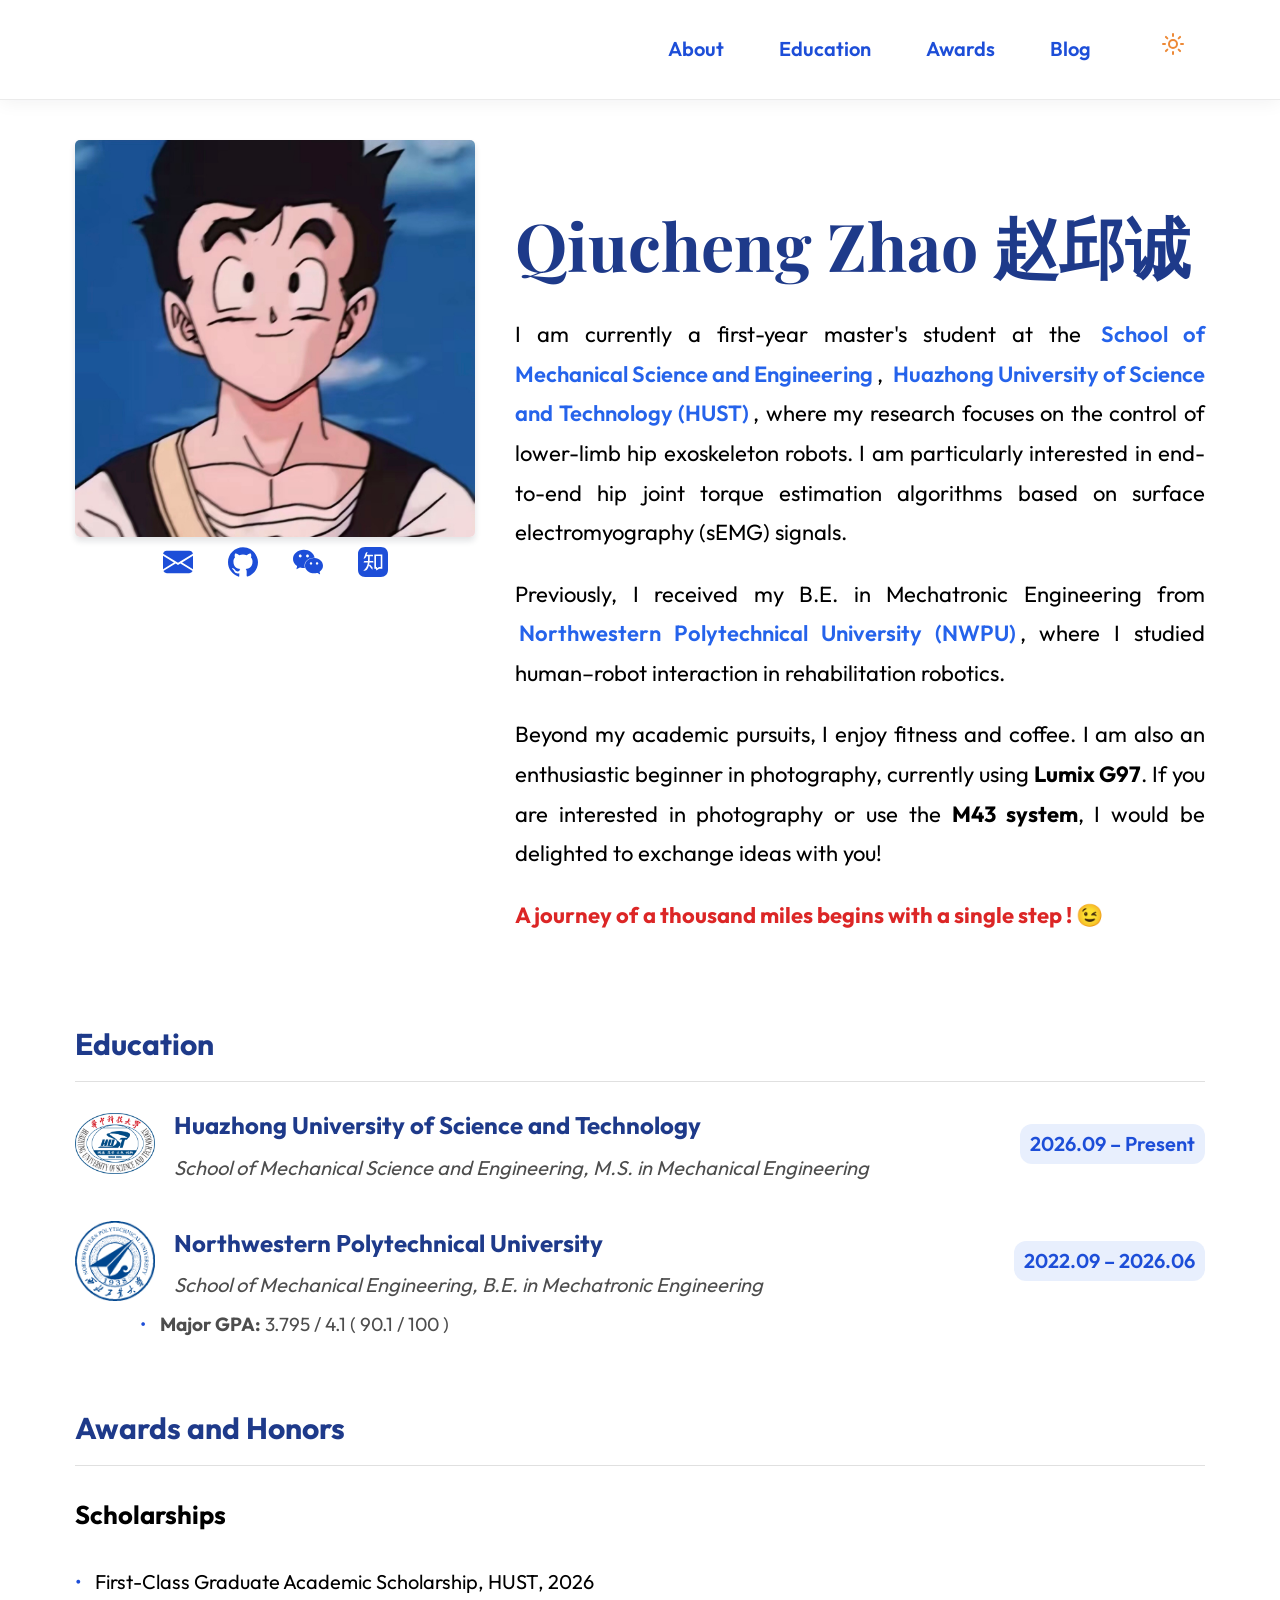
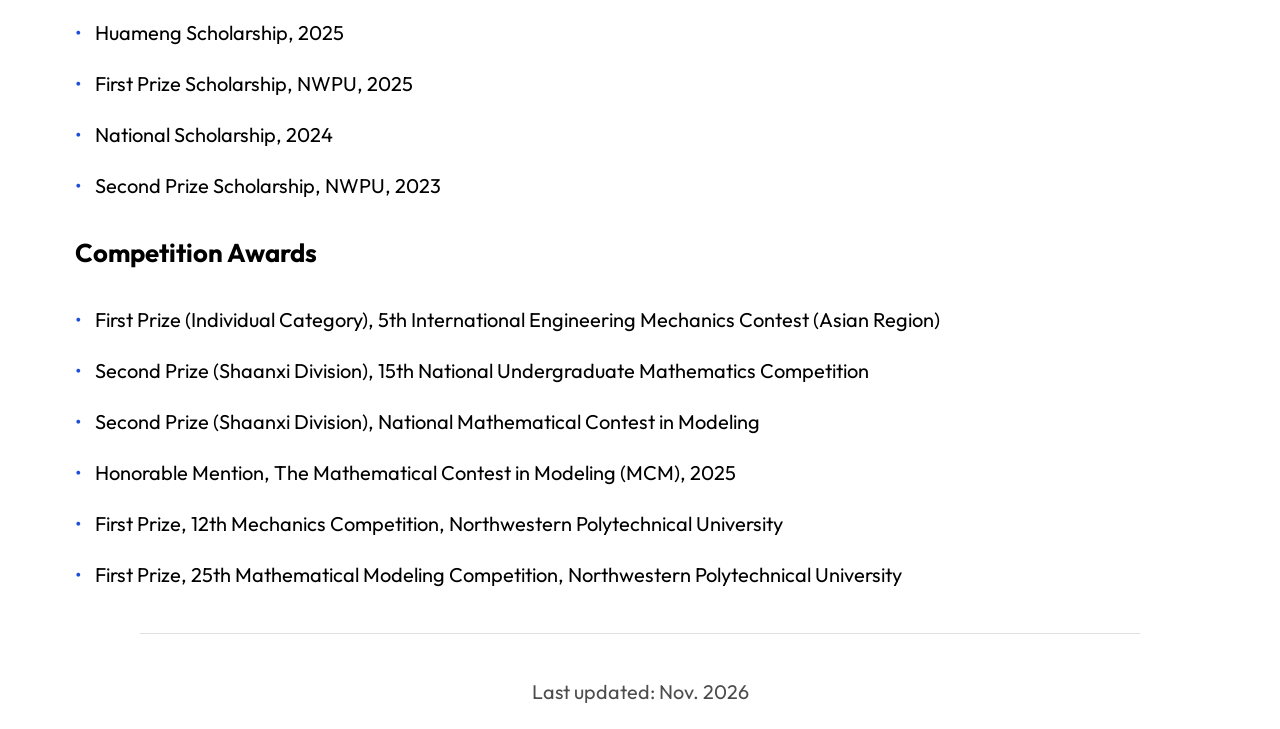
==== commit 3f2a2bc1: "Self-host fonts and icons, remove external CDN and Google Analytics" ====
--- a/index.html
+++ b/index.html
@@ -1,25 +1,47 @@
 <!DOCTYPE html>
 <html lang="en" data-theme="light">
 <head>
-    <!-- Google tag (gtag.js) -->
-    <script async src="https://www.googletagmanager.com/gtag/js?id=G-PPTP2SM6JN"></script>
-    <script>
-        window.dataLayer = window.dataLayer || [];
-        function gtag(){dataLayer.push(arguments);}
-        gtag('js', new Date());
-
-        gtag('config', 'G-PPTP2SM6JN');
-    </script>
-
     <meta charset="UTF-8">
     <meta name="viewport" content="width=device-width, initial-scale=1.0">
     <title>Qiucheng Zhao</title>
     
-    <!-- 引入字体和图标库 -->
-    <link rel="stylesheet" href="https://cdnjs.cloudflare.com/ajax/libs/font-awesome/6.5.1/css/all.min.css">
-    <link href="https://fonts.googleapis.com/css2?family=Outfit:wght@300;400;500;600;700&family=Playfair+Display:wght@700&display=swap" rel="stylesheet">
+    <!-- 字体与图标全部本地化，不依赖任何境外 CDN -->
     
     <style>
+        /* --- 本地字体：OFL 授权，latin 子集 woff2（来源见 fonts/README.txt） --- */
+        @font-face {
+            font-family: 'Outfit';
+            font-style: normal;
+            font-weight: 400;
+            font-display: swap;
+            src: url('./fonts/outfit-latin-400-normal.woff2') format('woff2');
+        }
+
+        @font-face {
+            font-family: 'Outfit';
+            font-style: normal;
+            font-weight: 600;
+            font-display: swap;
+            src: url('./fonts/outfit-latin-600-normal.woff2') format('woff2');
+        }
+
+        @font-face {
+            font-family: 'Outfit';
+            font-style: normal;
+            font-weight: 700;
+            font-display: swap;
+            src: url('./fonts/outfit-latin-700-normal.woff2') format('woff2');
+        }
+
+        @font-face {
+            font-family: 'Playfair Display';
+            font-style: normal;
+            font-weight: 700;
+            font-display: swap;
+            src: url('./fonts/playfair-display-latin-700-normal.woff2') format('woff2');
+        }
+
+
         /* =========================================
            1. 全局变量与主题定义 (CSS Variables)
            ========================================= */
@@ -199,20 +221,43 @@
             display: none; /* 桌面端隐藏 */
         }
 
+        .nav-more-btn svg {
+            width: 22px;
+            height: 22px;
+            display: block;
+        }
+
         .nav-more-menu {
             display: inline; /* 桌面端与普通栏目并排 */
         }
 
-        /* 主题切换按钮 */
+        /* 主题切换按钮（内联 SVG，日/月通过 .is-dark 切换） */
         .theme-toggle-btn {
             background: none;
             border: none;
             cursor: pointer;
             padding: 5px;
             margin-left: 20px;
-            font-size: 24px;
             color: var(--primary-color);
             transition: transform 0.5s ease, color 0.3s ease;
+        }
+
+        .theme-toggle-btn svg {
+            width: 24px;
+            height: 24px;
+            display: block;
+        }
+
+        .theme-toggle-btn .icon-moon {
+            display: none;
+        }
+
+        .theme-toggle-btn.is-dark .icon-sun {
+            display: none;
+        }
+
+        .theme-toggle-btn.is-dark .icon-moon {
+            display: block;
         }
         
         .theme-toggle-btn:hover {
@@ -290,11 +335,19 @@
         }
 
         .contact-icons a {
+            display: inline-flex;
+            align-items: center;
+            justify-content: center;
             color: var(--primary-color);
-            font-size: 32px;
             margin: 0 15px;
             padding: 0;
             background-color: transparent !important;
+        }
+
+        .contact-icons svg {
+            width: 30px;
+            height: 30px;
+            display: block;
         }
 
         .contact-icons a:hover {
@@ -585,7 +638,11 @@
             .theme-toggle-btn {
                 margin-left: 8px;
                 padding: 4px;
-                font-size: 22px;
+            }
+
+            .theme-toggle-btn svg {
+                width: 22px;
+                height: 22px;
             }
 
             /* 主要内容垂直排列 */
@@ -671,7 +728,7 @@
                 <!-- 桌面端平铺显示；移动端收进“更多”下拉菜单 -->
                 <li class="nav-more">
                     <button class="nav-more-btn" id="nav-more-btn" aria-label="More navigation" aria-haspopup="true" aria-expanded="false" aria-controls="nav-more-menu">
-                        <i class="fas fa-ellipsis"></i>
+                        <svg viewBox="0 0 24 24" fill="currentColor" aria-hidden="true"><circle cx="5" cy="12" r="1.8"/><circle cx="12" cy="12" r="1.8"/><circle cx="19" cy="12" r="1.8"/></svg>
                     </button>
                     <ul class="nav-more-menu" id="nav-more-menu">
                         <li><a href="#awards">Awards</a></li>
@@ -680,7 +737,8 @@
                 </li>
                 <li>
                     <button class="theme-toggle-btn" id="theme-toggle" aria-label="Toggle Dark Mode">
-                        <i class="fas fa-sun"></i>
+                        <svg class="icon-sun" viewBox="0 0 24 24" fill="none" stroke="currentColor" stroke-width="2" stroke-linecap="round" stroke-linejoin="round" aria-hidden="true"><circle cx="12" cy="12" r="4" /> <path d="M12 2v2" /> <path d="M12 20v2" /> <path d="m4.93 4.93 1.41 1.41" /> <path d="m17.66 17.66 1.41 1.41" /> <path d="M2 12h2" /> <path d="M20 12h2" /> <path d="m6.34 17.66-1.41 1.41" /> <path d="m19.07 4.93-1.41 1.41" /></svg>
+                        <svg class="icon-moon" viewBox="0 0 24 24" fill="none" stroke="currentColor" stroke-width="2" stroke-linecap="round" stroke-linejoin="round" aria-hidden="true"><path d="M20.985 12.486a9 9 0 1 1-9.473-9.472c.405-.022.617.46.402.803a6 6 0 0 0 8.268 8.268c.344-.215.825-.004.803.401" /></svg>
                     </button>
                 </li>
             </ul>
@@ -700,10 +758,18 @@
                 </div>
             </div>
             <div class="contact-icons">
-                <a href="zhaoqiucheng@mail.nwpu.edu.cn" target="_blank"><i class="fas fa-envelope"></i></a>
-                <a href="https://github.com/Q1ucheng" target="_blank"><i class="fab fa-github"></i></a>
-                <a href="./imgs/wechat.png" target="_blank"><i class="fab fa-weixin"></i></a>
-                <a href="https://www.zhihu.com/people/qcqc-40-5" target="_blank"><i class="fab fa-zhihu"></i></a>
+                <a href="mailto:zhaoqiucheng@mail.nwpu.edu.cn" aria-label="Email">
+                    <svg viewBox="0 0 16 16" fill="currentColor" aria-hidden="true"><path d="M.05 3.555A2 2 0 0 1 2 2h12a2 2 0 0 1 1.95 1.555L8 8.414zM0 4.697v7.104l5.803-3.558zM6.761 8.83l-6.57 4.027A2 2 0 0 0 2 14h12a2 2 0 0 0 1.808-1.144l-6.57-4.027L8 9.586zm3.436-.586L16 11.801V4.697z"/></svg>
+                </a>
+                <a href="https://github.com/Q1ucheng" target="_blank" rel="noopener" aria-label="GitHub">
+                    <svg viewBox="0 0 24 24" fill="currentColor" aria-hidden="true"><path d="M12 .297c-6.63 0-12 5.373-12 12 0 5.303 3.438 9.8 8.205 11.385.6.113.82-.258.82-.577 0-.285-.01-1.04-.015-2.04-3.338.724-4.042-1.61-4.042-1.61C4.422 18.07 3.633 17.7 3.633 17.7c-1.087-.744.084-.729.084-.729 1.205.084 1.838 1.236 1.838 1.236 1.07 1.835 2.809 1.305 3.495.998.108-.776.417-1.305.76-1.605-2.665-.3-5.466-1.332-5.466-5.93 0-1.31.465-2.38 1.235-3.22-.135-.303-.54-1.523.105-3.176 0 0 1.005-.322 3.3 1.23.96-.267 1.98-.399 3-.405 1.02.006 2.04.138 3 .405 2.28-1.552 3.285-1.23 3.285-1.23.645 1.653.24 2.873.12 3.176.765.84 1.23 1.91 1.23 3.22 0 4.61-2.805 5.625-5.475 5.92.42.36.81 1.096.81 2.22 0 1.606-.015 2.896-.015 3.286 0 .315.21.69.825.57C20.565 22.092 24 17.592 24 12.297c0-6.627-5.373-12-12-12"/></svg>
+                </a>
+                <a href="./imgs/wechat.png" target="_blank" aria-label="WeChat">
+                    <svg viewBox="0 0 24 24" fill="currentColor" aria-hidden="true"><path d="M8.691 2.188C3.891 2.188 0 5.476 0 9.53c0 2.212 1.17 4.203 3.002 5.55a.59.59 0 0 1 .213.665l-.39 1.48c-.019.07-.048.141-.048.213 0 .163.13.295.29.295a.326.326 0 0 0 .167-.054l1.903-1.114a.864.864 0 0 1 .717-.098 10.16 10.16 0 0 0 2.837.403c.276 0 .543-.027.811-.05-.857-2.578.157-4.972 1.932-6.446 1.703-1.415 3.882-1.98 5.853-1.838-.576-3.583-4.196-6.348-8.596-6.348zM5.785 5.991c.642 0 1.162.529 1.162 1.18a1.17 1.17 0 0 1-1.162 1.178A1.17 1.17 0 0 1 4.623 7.17c0-.651.52-1.18 1.162-1.18zm5.813 0c.642 0 1.162.529 1.162 1.18a1.17 1.17 0 0 1-1.162 1.178 1.17 1.17 0 0 1-1.162-1.178c0-.651.52-1.18 1.162-1.18zm5.34 2.867c-1.797-.052-3.746.512-5.28 1.786-1.72 1.428-2.687 3.72-1.78 6.22.942 2.453 3.666 4.229 6.884 4.229.826 0 1.622-.12 2.361-.336a.722.722 0 0 1 .598.082l1.584.926a.272.272 0 0 0 .14.047c.134 0 .24-.111.24-.247 0-.06-.023-.12-.038-.177l-.327-1.233a.582.582 0 0 1-.023-.156.49.49 0 0 1 .201-.398C23.024 18.48 24 16.82 24 14.98c0-3.21-2.931-5.837-6.656-6.088V8.89c-.135-.01-.27-.027-.407-.03zm-2.53 3.274c.535 0 .969.44.969.982a.976.976 0 0 1-.969.983.976.976 0 0 1-.969-.983c0-.542.434-.982.97-.982zm4.844 0c.535 0 .969.44.969.982a.976.976 0 0 1-.969.983.976.976 0 0 1-.969-.983c0-.542.434-.982.969-.982z"/></svg>
+                </a>
+                <a href="https://www.zhihu.com/people/qcqc-40-5" target="_blank" rel="noopener" aria-label="Zhihu">
+                    <svg viewBox="0 0 24 24" fill="currentColor" aria-hidden="true"><path d="M5.721 0C2.251 0 0 2.25 0 5.719V18.28C0 21.751 2.252 24 5.721 24h12.56C21.751 24 24 21.75 24 18.281V5.72C24 2.249 21.75 0 18.281 0zm1.964 4.078c-.271.73-.5 1.434-.68 2.11h4.587c.545-.006.445 1.168.445 1.171H9.384a58.104 58.104 0 01-.112 3.797h2.712c.388.023.393 1.251.393 1.266H9.183a9.223 9.223 0 01-.408 2.102l.757-.604c.452.456 1.512 1.712 1.906 2.177.473.681.063 2.081.063 2.081l-2.794-3.382c-.653 2.518-1.845 3.607-1.845 3.607-.523.468-1.58.82-2.64.516 2.218-1.73 3.44-3.917 3.667-6.497H4.491c0-.015.197-1.243.806-1.266h2.71c.024-.32.086-3.254.086-3.797H6.598c-.136.406-.158.447-.268.753-.594 1.095-1.603 1.122-1.907 1.155.906-1.821 1.416-3.6 1.591-4.064.425-1.124 1.671-1.125 1.671-1.125zM13.078 6h6.377v11.33h-2.573l-2.184 1.373-.401-1.373h-1.219zm1.313 1.219v8.86h.623l.263.937 1.455-.938h1.456v-8.86z"/></svg>
+                </a>
             </div>
         </div>
         
@@ -803,7 +869,6 @@
     <!-- Scripts -->
     <script>
         const toggleBtn = document.getElementById('theme-toggle');
-        const icon = toggleBtn.querySelector('i');
         const html = document.documentElement;
 
         // 1. 初始化：检查本地存储的用户偏好，无记录时默认白天模式
@@ -827,17 +892,11 @@
             updateIcon(newTheme);
         });
 
-        // 3. 图标更新逻辑
+        // 3. 图标更新逻辑（内联 SVG：用 .is-dark 切换日/月）
         function updateIcon(theme) {
-            if (theme === 'dark') {
-                icon.classList.remove('fa-sun');
-                icon.classList.add('fa-moon');
-                toggleBtn.style.color = '#cba6f7'; // Mauve color
-            } else {
-                icon.classList.remove('fa-moon');
-                icon.classList.add('fa-sun');
-                toggleBtn.style.color = '#ed8936'; // Orange color
-            }
+            const isDark = theme === 'dark';
+            toggleBtn.classList.toggle('is-dark', isDark);
+            toggleBtn.style.color = isDark ? '#cba6f7' : '#ed8936'; // Mauve / Orange
         }
 
         // 4. 移动端“更多”菜单
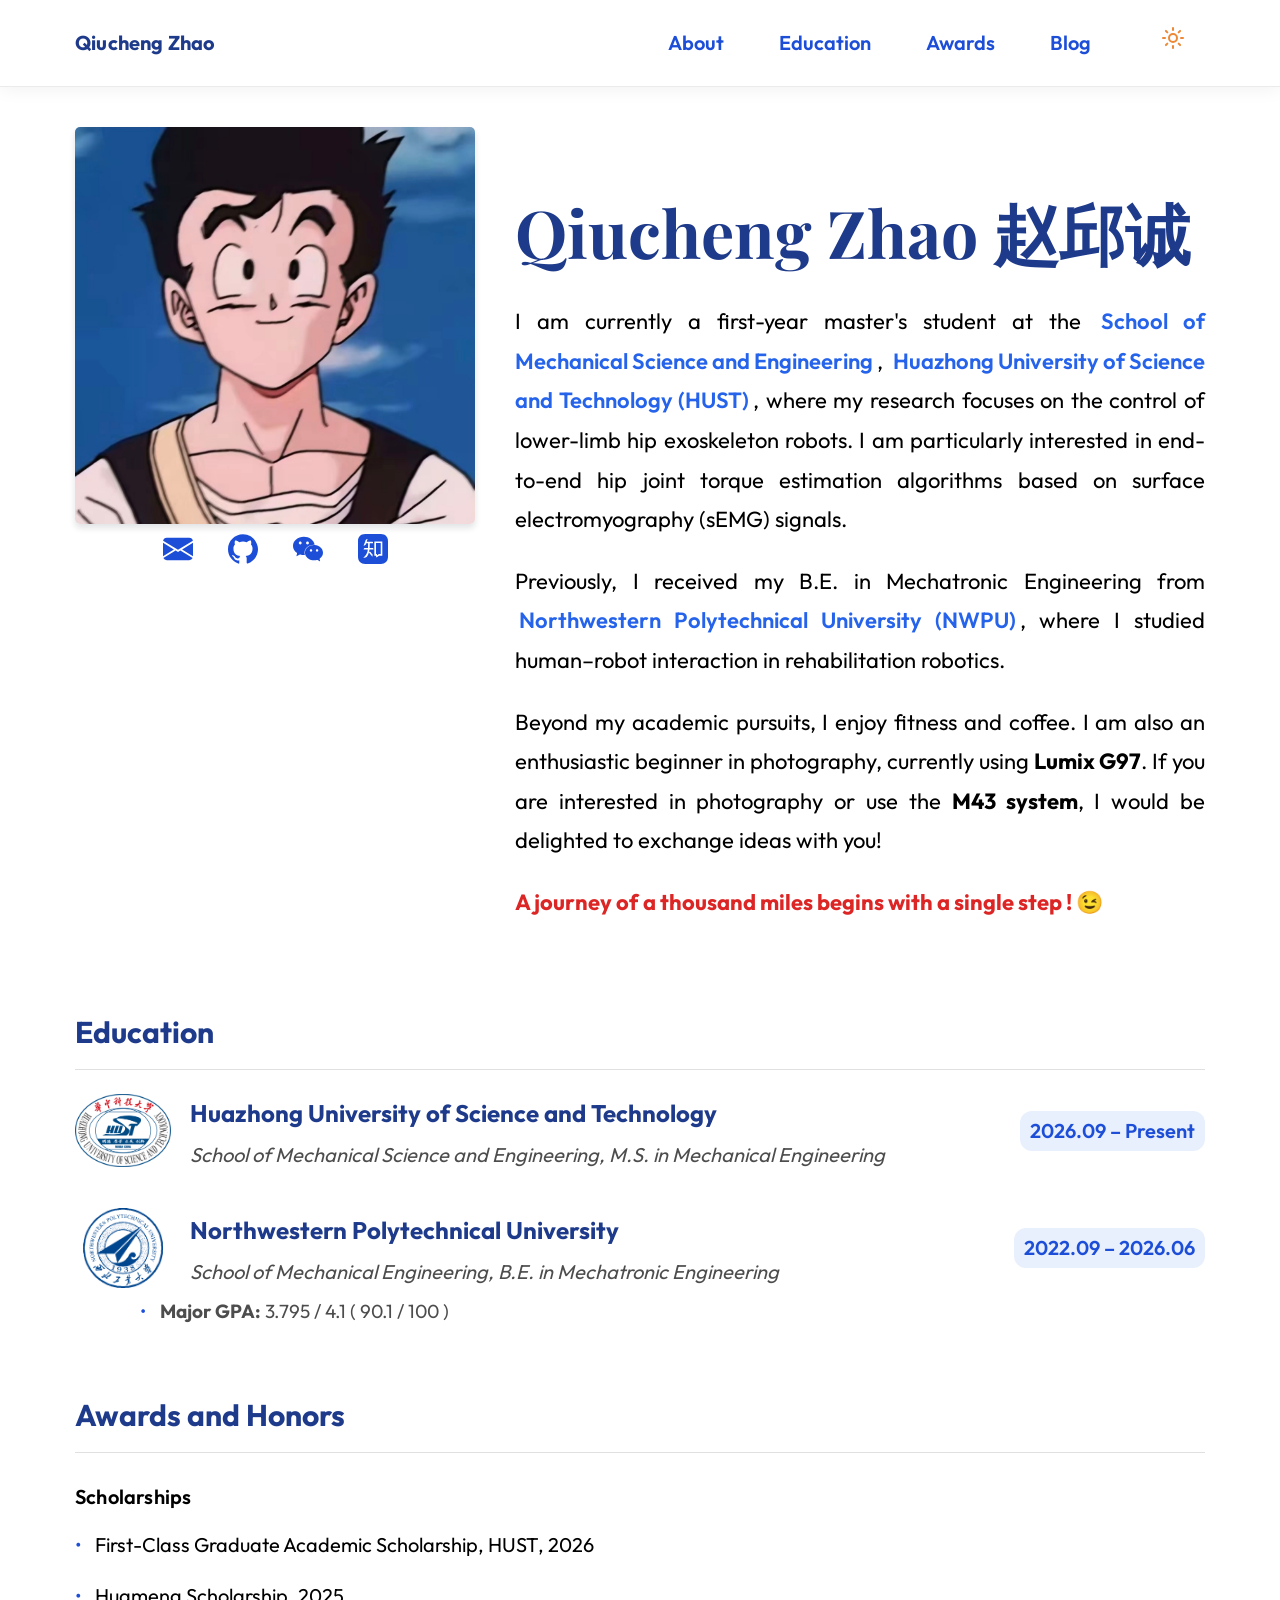
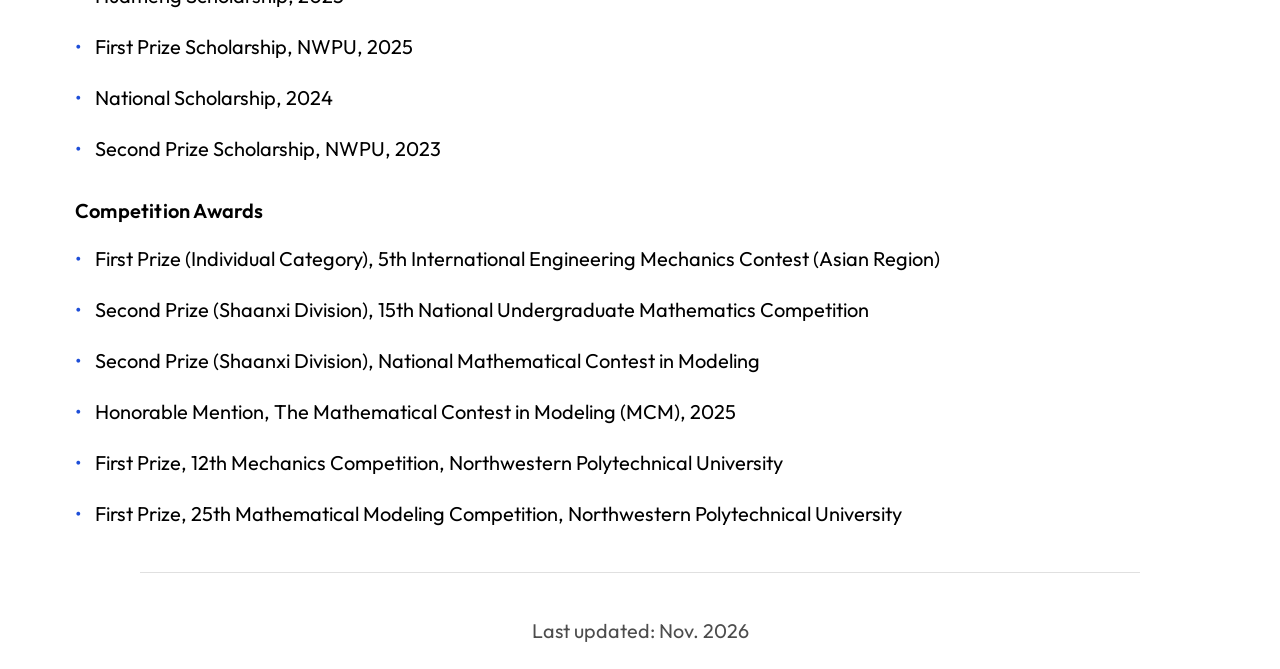
==== commit c85546f6: "Polish: add site wordmark, favicon, anchor offset, reduce-motion support, larger HUST crest" ====
--- a/index.html
+++ b/index.html
@@ -4,6 +4,9 @@
     <meta charset="UTF-8">
     <meta name="viewport" content="width=device-width, initial-scale=1.0">
     <title>Qiucheng Zhao</title>
+    <link rel="icon" href="./favicon.svg" type="image/svg+xml">
+    <link rel="icon" href="./favicon-32.png" sizes="32x32" type="image/png">
+    <link rel="apple-touch-icon" href="./apple-touch-icon.png">
     
     <!-- 字体与图标全部本地化，不依赖任何境外 CDN -->
     
@@ -141,6 +144,22 @@
             padding-bottom: 10px;
         }
 
+        h3 {
+            font-family: 'Outfit', sans-serif;
+            font-size: 20px;
+            font-weight: 600;
+            letter-spacing: 0.01em;
+            color: var(--text-color);
+            margin: 26px 0 12px;
+        }
+
+        /* 锚点跳转时给吸顶导航留出空间 */
+        #About,
+        #education,
+        #awards {
+            scroll-margin-top: 100px;
+        }
+
         /* 列表通用样式 */
         ul {
             list-style-type: none;
@@ -188,6 +207,27 @@
             box-shadow: var(--glass-shadow);
         }
 
+        /* 顶栏左侧站点名（同时作为页面的唯一 h1） */
+        .site-title {
+            font-family: 'Outfit', sans-serif;
+            font-size: 20px;
+            font-weight: 700;
+            margin: 0;
+            letter-spacing: 0.01em;
+            line-height: 1.2;
+        }
+
+        .site-title a {
+            color: var(--name-color);
+            font-weight: 700;
+            padding: 0;
+        }
+
+        .site-title a:hover {
+            color: var(--hover-color);
+            background-color: transparent;
+        }
+
         nav ul {
             text-align: center;
         }
@@ -317,6 +357,7 @@
         /* 正面图片：作为文档流支撑高度 */
         .img-front {
             display: block;
+            height: auto; /* 抵消 width/height 属性带来的固定高度，同时保留宽高比 */
         }
 
         /* 背面图片：绝对定位覆盖，并预先旋转180度 */
@@ -409,9 +450,10 @@
             gap: 15px;
         }
 
-        /* 固定方形占位框：两校校徽占据相同宽高，保证校名左对齐 */
+        /* 固定占位框：两校校徽共用同一宽度，保证校名左对齐；
+           96px 宽让 HUST 的椭圆形徽标不至于显得比 NWPU 的圆形徽标小一号 */
         .edu-logo {
-            width: 80px;
+            width: 96px;
             height: 80px;
             object-fit: contain;
             flex-shrink: 0;
@@ -714,13 +756,29 @@
                 padding-right: 20px;
             }
         }
+
+        /* 尊重系统的“减少动态效果”偏好 */
+        @media (prefers-reduced-motion: reduce) {
+            *,
+            *::before,
+            *::after {
+                animation-duration: 0.01ms !important;
+                animation-iteration-count: 1 !important;
+                transition-duration: 0.01ms !important;
+                scroll-behavior: auto !important;
+            }
+
+            .profile-image:hover .profile-image-inner {
+                transform: none;
+            }
+        }
     </style>
 </head>
 
 <body>
     <!-- 导航栏 -->
     <header>
-        <h1></h1> <!-- 占位符，保持 flex 布局平衡 -->
+        <h1 class="site-title"><a href="#About">Qiucheng Zhao</a></h1>
         <nav>
             <ul>
                 <li><a href="#About">About</a></li>
@@ -752,9 +810,9 @@
             <div class="profile-image">
                 <div class="profile-image-inner">
                     <!-- 正面图片 -->
-                    <img src="./imgs/myphoto_new.jpg" alt="Front Profile" class="img-front">
+                    <img src="./imgs/myphoto_new.jpg" alt="Front Profile" class="img-front" width="1260" height="1252">
                     <!-- 背面图片 (翻转后显示) -->
-                    <img src="./imgs/myphoto_new.jpg" alt="Back Profile" class="img-back">
+                    <img src="./imgs/myphoto_new.jpg" alt="Back Profile" class="img-back" width="1260" height="1252">
                 </div>
             </div>
             <div class="contact-icons">
